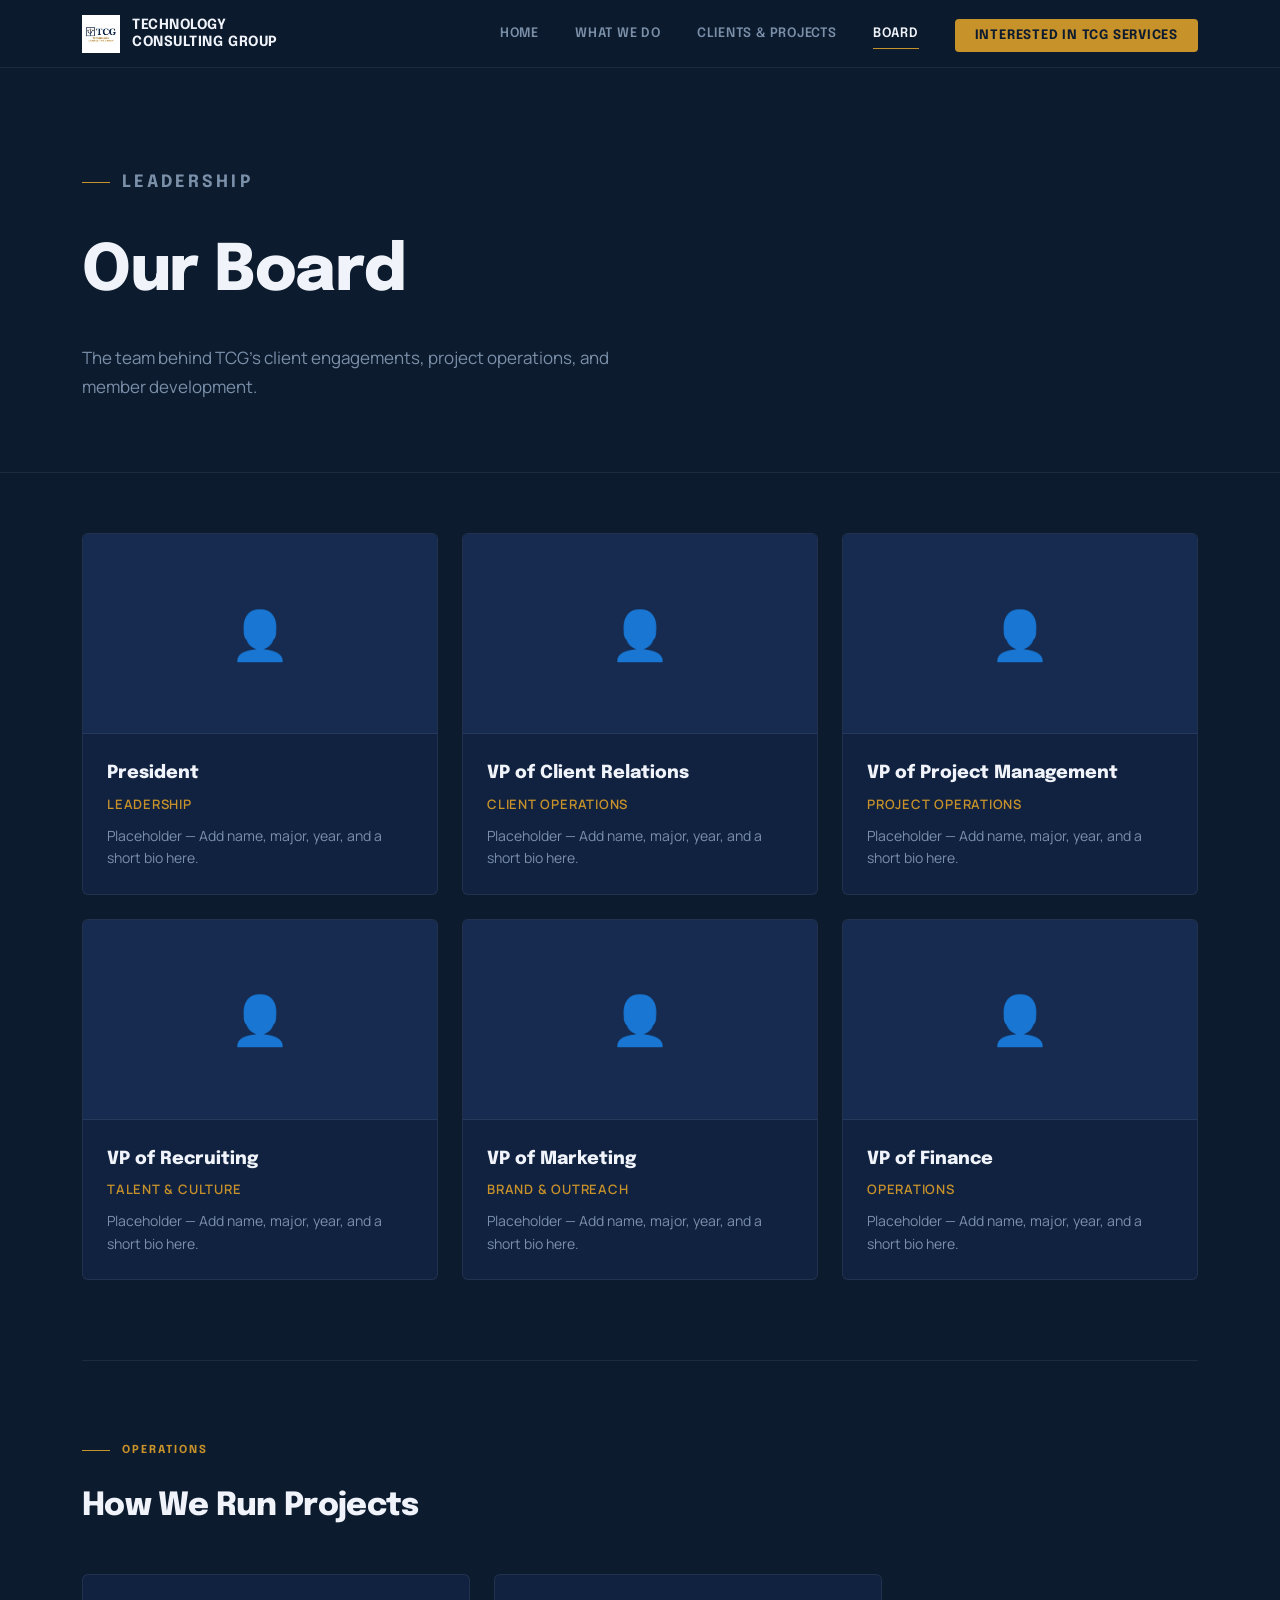
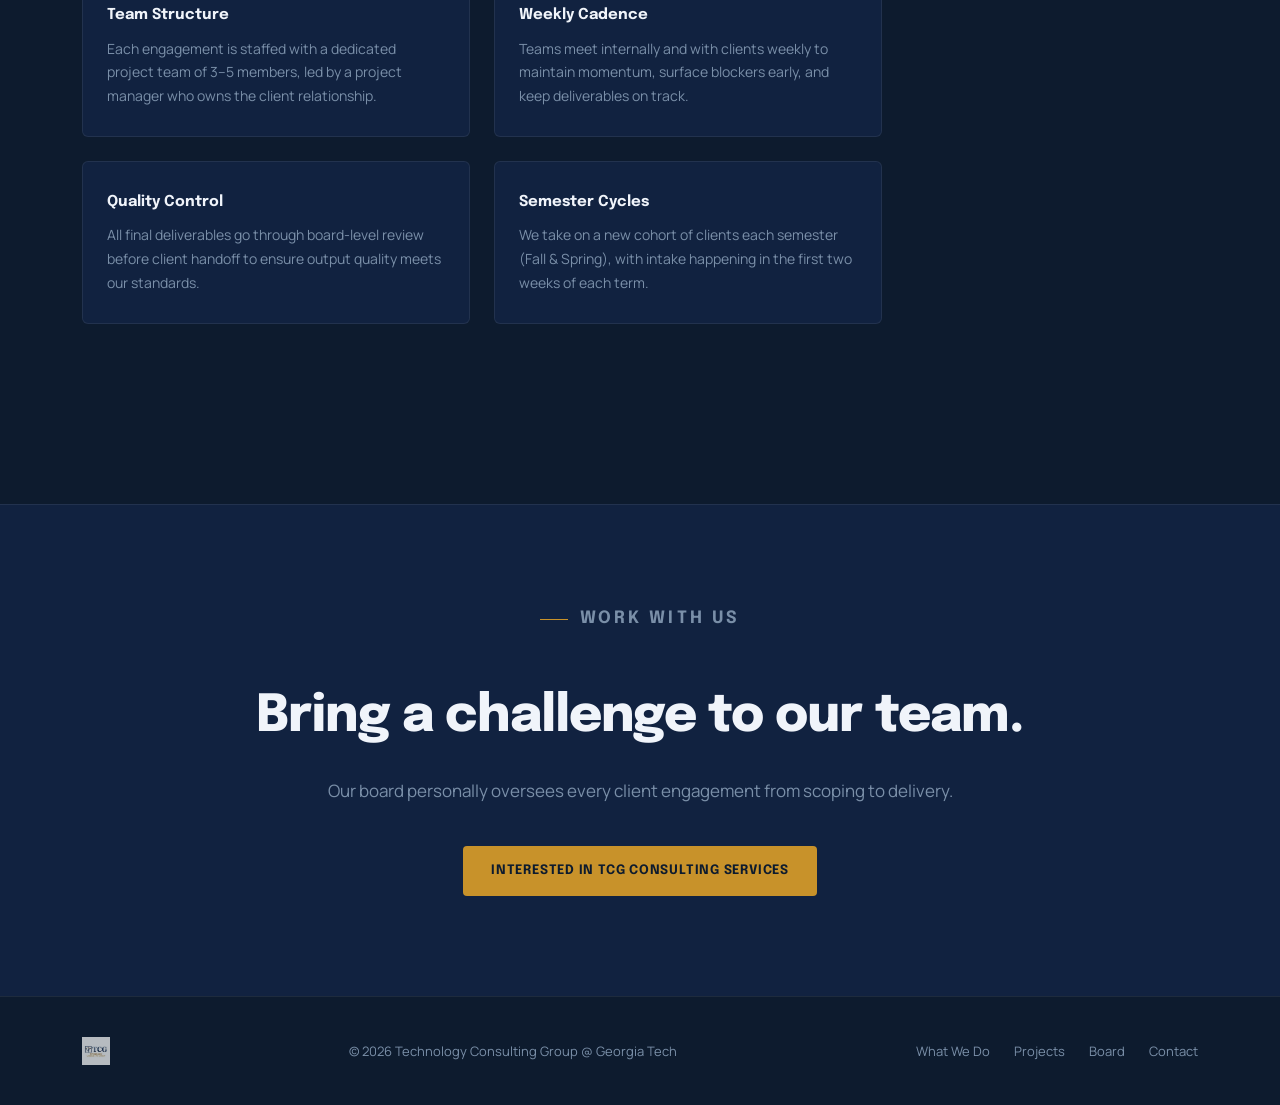
==== board.html @ 4b79dd76 "initial commit" ====
<!DOCTYPE html>
<html lang="en">
<head>
  <meta charset="UTF-8" />
  <meta name="viewport" content="width=device-width, initial-scale=1.0" />
  <title>Board — TCG</title>
  <meta name="description" content="Meet the TCG leadership team running projects and client relationships at Georgia Tech." />
  <link rel="stylesheet" href="css/styles.css" />
</head>
<body>

  <div class="page-content">

    <!-- ── Page Hero ──────────────────────────────────────────── -->
    <section class="page-hero">
      <div class="container">
        <p class="section-label">Leadership</p>
        <h1>Our Board</h1>
        <p>The team behind TCG's client engagements, project operations, and member development.</p>
      </div>
    </section>

    <!-- ── Board Grid ──────────────────────────────────────────── -->
    <section class="board-section">
      <div class="container">

        <div class="board-grid">

          <!-- Replace placeholder names/roles/bios with real board info -->

          <div class="board-card fade-up">
            <div class="board-card-img">👤</div>
            <div class="board-card-body">
              <div class="board-name">President</div>
              <div class="board-role">Leadership</div>
              <p class="board-bio">Placeholder — Add name, major, year, and a short bio here.</p>
            </div>
          </div>

          <div class="board-card fade-up">
            <div class="board-card-img">👤</div>
            <div class="board-card-body">
              <div class="board-name">VP of Client Relations</div>
              <div class="board-role">Client Operations</div>
              <p class="board-bio">Placeholder — Add name, major, year, and a short bio here.</p>
            </div>
          </div>

          <div class="board-card fade-up">
            <div class="board-card-img">👤</div>
            <div class="board-card-body">
              <div class="board-name">VP of Project Management</div>
              <div class="board-role">Project Operations</div>
              <p class="board-bio">Placeholder — Add name, major, year, and a short bio here.</p>
            </div>
          </div>

          <div class="board-card fade-up">
            <div class="board-card-img">👤</div>
            <div class="board-card-body">
              <div class="board-name">VP of Recruiting</div>
              <div class="board-role">Talent &amp; Culture</div>
              <p class="board-bio">Placeholder — Add name, major, year, and a short bio here.</p>
            </div>
          </div>

          <div class="board-card fade-up">
            <div class="board-card-img">👤</div>
            <div class="board-card-body">
              <div class="board-name">VP of Marketing</div>
              <div class="board-role">Brand &amp; Outreach</div>
              <p class="board-bio">Placeholder — Add name, major, year, and a short bio here.</p>
            </div>
          </div>

          <div class="board-card fade-up">
            <div class="board-card-img">👤</div>
            <div class="board-card-body">
              <div class="board-name">VP of Finance</div>
              <div class="board-role">Operations</div>
              <p class="board-bio">Placeholder — Add name, major, year, and a short bio here.</p>
            </div>
          </div>

        </div>

        <!-- ── How We Run Projects ─────────────────────────────── -->
        <div class="how-we-run">
          <p class="section-label">Operations</p>
          <h2>How We Run Projects</h2>
          <div class="run-grid">
            <div class="run-item fade-up">
              <h4>Team Structure</h4>
              <p>Each engagement is staffed with a dedicated project team of 3–5 members, led by a project manager who owns the client relationship.</p>
            </div>
            <div class="run-item fade-up">
              <h4>Weekly Cadence</h4>
              <p>Teams meet internally and with clients weekly to maintain momentum, surface blockers early, and keep deliverables on track.</p>
            </div>
            <div class="run-item fade-up">
              <h4>Quality Control</h4>
              <p>All final deliverables go through board-level review before client handoff to ensure output quality meets our standards.</p>
            </div>
            <div class="run-item fade-up">
              <h4>Semester Cycles</h4>
              <p>We take on a new cohort of clients each semester (Fall &amp; Spring), with intake happening in the first two weeks of each term.</p>
            </div>
          </div>
        </div>

      </div>
    </section>

    <!-- ── CTA Band ────────────────────────────────────────────── -->
    <section id="cta-band">
      <div class="container">
        <p class="section-label" style="justify-content:center;">Work With Us</p>
        <h2>Bring a challenge to our team.</h2>
        <p>Our board personally oversees every client engagement from scoping to delivery.</p>
        <div class="cta-actions">
          <a href="contact.html" class="btn btn-primary">Interested in TCG Consulting Services</a>
        </div>
      </div>
    </section>

  </div><!-- /.page-content -->

  <script src="js/components.js"></script>
  <script src="js/main.js"></script>
</body>
</html>
---- css/styles.css ----
/* ============================================================
   TCG — Technology Consulting Group @ Georgia Tech
   Global Stylesheet
   ============================================================ */

@import url('https://fonts.googleapis.com/css2?family=Epilogue:wght@400;600;700;800&family=Manrope:wght@400;500;600&display=swap');

:root {
  --bg:          #0D1B2E;
  --surface:     #112240;
  --surface-2:   #162B4F;
  --border:      rgba(255,255,255,0.07);
  --border-gold: rgba(200,146,42,0.35);
  --gold:        #C8922A;
  --gold-light:  #E0A840;
  --white:       #F0F4FA;
  --muted:       #7A8FA8;
  --text:        #D6E2F0;
  --font-display: 'Epilogue', sans-serif;
  --font-body:    'Manrope', sans-serif;
  --nav-h: 68px;
  --max-w: 1180px;
  --radius: 4px;
  --transition: 0.25s cubic-bezier(0.4,0,0.2,1);
}

*, *::before, *::after { box-sizing: border-box; margin: 0; padding: 0; }
html { scroll-behavior: smooth; }
body { background: var(--bg); color: var(--text); font-family: var(--font-body); font-size: 16px; line-height: 1.7; -webkit-font-smoothing: antialiased; }
img { display: block; max-width: 100%; }
a { color: inherit; text-decoration: none; }
button { cursor: pointer; font-family: var(--font-body); }

.container { max-width: var(--max-w); margin: 0 auto; padding: 0 32px; }
.visually-hidden { position: absolute; width: 1px; height: 1px; overflow: hidden; clip: rect(0,0,0,0); white-space: nowrap; }

.tag { display: inline-block; font-size: 11px; font-weight: 600; letter-spacing: 0.08em; text-transform: uppercase; padding: 4px 10px; border: 1px solid var(--border-gold); color: var(--gold); border-radius: 2px; }

.btn { display: inline-flex; align-items: center; gap: 8px; font-family: var(--font-display); font-weight: 700; font-size: 13px; letter-spacing: 0.06em; text-transform: uppercase; padding: 14px 28px; border-radius: var(--radius); transition: var(--transition); cursor: pointer; border: none; }
.btn-primary { background: var(--gold); color: #0D1B2E; }
.btn-primary:hover { background: var(--gold-light); transform: translateY(-1px); box-shadow: 0 0 0 4px rgba(200,146,42,0.15); }
.btn-outline { background: transparent; color: var(--text); border: 1px solid var(--border); }
.btn-outline:hover { border-color: var(--gold); color: var(--gold); }

.section-label { font-family: var(--font-display); font-size: 11px; font-weight: 700; letter-spacing: 0.18em; text-transform: uppercase; color: var(--gold); margin-bottom: 20px; display: flex; align-items: center; gap: 12px; }
.section-label::before { content: ''; display: block; width: 28px; height: 1px; background: var(--gold); }

/* NAV */
#navbar { position: fixed; top: 0; left: 0; right: 0; z-index: 100; height: var(--nav-h); display: flex; align-items: center; background: rgba(13,27,46,0.9); backdrop-filter: blur(16px); -webkit-backdrop-filter: blur(16px); border-bottom: 1px solid var(--border); transition: var(--transition); }
#navbar .container { display: flex; align-items: center; justify-content: space-between; width: 100%; }
.nav-logo { display: flex; align-items: center; }
.nav-links { display: flex; align-items: center; gap: 36px; list-style: none; }
.nav-links a { font-family: var(--font-display); font-size: 13px; font-weight: 600; letter-spacing: 0.06em; text-transform: uppercase; color: var(--muted); transition: color var(--transition); position: relative; }
.nav-links a::after { content: ''; display: block; height: 1px; background: var(--gold); transform: scaleX(0); transform-origin: left; transition: transform 0.25s ease; margin-top: 2px; }
.nav-links a:hover, .nav-links a.active { color: var(--white); }
.nav-links a:hover::after, .nav-links a.active::after { transform: scaleX(1); }
.nav-cta { background: var(--gold) !important; color: #0D1B2E !important; padding: 10px 20px; border-radius: var(--radius); font-weight: 700 !important; }
.nav-cta::after { display: none !important; }
.nav-cta:hover { background: var(--gold-light) !important; }

.hamburger { display: none; flex-direction: column; gap: 5px; background: none; border: none; padding: 4px; cursor: pointer; }
.hamburger span { display: block; width: 24px; height: 2px; background: var(--white); transition: var(--transition); }

.mobile-nav { display: none; position: fixed; top: var(--nav-h); left: 0; right: 0; background: rgba(13,27,46,0.98); backdrop-filter: blur(20px); border-bottom: 1px solid var(--border); z-index: 99; flex-direction: column; padding: 24px 32px; }
.mobile-nav.open { display: flex; }
.mobile-nav a { font-family: var(--font-display); font-size: 15px; font-weight: 600; letter-spacing: 0.06em; text-transform: uppercase; color: var(--muted); padding: 16px 0; border-bottom: 1px solid var(--border); transition: color var(--transition); }
.mobile-nav a:hover { color: var(--white); }
.mobile-nav .mobile-cta { margin-top: 16px; background: var(--gold); color: #0D1B2E; padding: 14px 24px; border-radius: var(--radius); text-align: center; border: none; }

.page-content { padding-top: var(--nav-h); }

/* HERO */
#hero { min-height: 92vh; display: flex; align-items: center; position: relative; overflow: hidden; padding: 100px 0 80px; }
.hero-grid { display: grid; grid-template-columns: 1fr 1fr; gap: 80px; align-items: center; }
.hero-eyebrow { font-family: var(--font-display); font-size: 11px; font-weight: 700; letter-spacing: 0.2em; text-transform: uppercase; color: var(--gold); margin-bottom: 24px; display: flex; align-items: center; gap: 12px; }
.hero-eyebrow::before { content: ''; width: 28px; height: 1px; background: var(--gold); }
.hero-headline { font-family: var(--font-display); font-size: clamp(42px, 5.5vw, 72px); font-weight: 800; line-height: 1.05; letter-spacing: -0.02em; color: var(--white); margin-bottom: 24px; }
.hero-headline em { font-style: normal; background: linear-gradient(90deg, var(--gold), var(--gold-light), var(--gold)); background-size: 200% auto; -webkit-background-clip: text; -webkit-text-fill-color: transparent; background-clip: text; animation: shimmer 3s linear infinite; }
.hero-sub { font-size: 17px; color: var(--muted); line-height: 1.75; max-width: 480px; margin-bottom: 40px; }
.hero-ctas { display: flex; gap: 16px; flex-wrap: wrap; }
.hero-right { display: grid; grid-template-columns: 1fr 1fr; gap: 16px; }
.hero-stat-card { background: var(--surface); border: 1px solid var(--border); border-radius: 6px; padding: 28px 24px; transition: border-color var(--transition); }
.hero-stat-card:hover { border-color: var(--border-gold); }
.hero-stat-card .stat-num { font-family: var(--font-display); font-size: 36px; font-weight: 800; color: var(--gold); line-height: 1; margin-bottom: 8px; }
.hero-stat-card .stat-label { font-size: 13px; color: var(--muted); line-height: 1.4; }
.hero-stat-card:first-child { grid-column: span 2; }
#hero::before { content: ''; position: absolute; inset: 0; background: radial-gradient(ellipse at 70% 50%, rgba(200,146,42,0.05) 0%, transparent 65%), radial-gradient(ellipse at 20% 80%, rgba(26,43,74,0.8) 0%, transparent 60%); pointer-events: none; }

/* IMPACT STRIP */
#impact-strip { border-top: 1px solid var(--border); border-bottom: 1px solid var(--border); padding: 48px 0; background: var(--surface); }
.impact-grid { display: grid; grid-template-columns: repeat(4, 1fr); }
.impact-item { padding: 0 32px; border-right: 1px solid var(--border); }
.impact-item:first-child { padding-left: 0; }
.impact-item:last-child { border-right: none; }
.impact-item .impact-icon { font-size: 20px; margin-bottom: 12px; }
.impact-item h4 { font-family: var(--font-display); font-size: 14px; font-weight: 700; color: var(--white); margin-bottom: 6px; }
.impact-item p { font-size: 13px; color: var(--muted); line-height: 1.5; }

/* CLIENT SCROLLER */
#client-scroller { padding: 100px 0; }
.scroller-header { margin-bottom: 48px; }
.scroller-header h2 { font-family: var(--font-display); font-size: clamp(32px, 4vw, 48px); font-weight: 800; color: var(--white); letter-spacing: -0.02em; margin-bottom: 12px; }
.scroller-header p { font-size: 16px; color: var(--muted); max-width: 480px; }
.scroll-track-wrapper { position: relative; overflow: hidden; }
.scroll-track { display: flex; gap: 20px; overflow-x: auto; scroll-snap-type: x mandatory; -webkit-overflow-scrolling: touch; padding-bottom: 16px; scrollbar-width: none; cursor: grab; }
.scroll-track:active { cursor: grabbing; }
.scroll-track::-webkit-scrollbar { display: none; }
.project-card { flex: 0 0 360px; scroll-snap-align: start; background: var(--surface); border: 1px solid var(--border); border-radius: 6px; padding: 36px 32px; transition: border-color var(--transition), transform var(--transition); position: relative; overflow: hidden; }
.project-card::before { content: ''; position: absolute; top: 0; left: 0; right: 0; height: 2px; background: linear-gradient(90deg, var(--gold), transparent); opacity: 0; transition: opacity var(--transition); }
.project-card:hover { border-color: var(--border-gold); transform: translateY(-4px); }
.project-card:hover::before { opacity: 1; }
.card-client { font-family: var(--font-display); font-size: 22px; font-weight: 800; color: var(--white); margin-bottom: 8px; }
.card-desc { font-size: 14px; color: var(--muted); margin-bottom: 20px; line-height: 1.6; }
.card-tags { display: flex; flex-wrap: wrap; gap: 6px; margin-bottom: 28px; }
.card-link { display: inline-flex; align-items: center; gap: 8px; font-family: var(--font-display); font-size: 12px; font-weight: 700; letter-spacing: 0.08em; text-transform: uppercase; color: var(--gold); transition: gap var(--transition); }
.card-link:hover { gap: 12px; }
.card-link::after { content: '→'; }
.scroll-nav { display: flex; gap: 12px; margin-top: 28px; justify-content: flex-end; }
.scroll-btn { width: 44px; height: 44px; border-radius: 50%; background: var(--surface-2); border: 1px solid var(--border); color: var(--text); font-size: 18px; display: flex; align-items: center; justify-content: center; transition: var(--transition); }
.scroll-btn:hover { border-color: var(--gold); color: var(--gold); }

/* FEATURED OUTCOMES */
#featured-outcomes { padding: 100px 0; background: var(--surface); border-top: 1px solid var(--border); }
#featured-outcomes h2 { font-family: var(--font-display); font-size: clamp(30px, 4vw, 44px); font-weight: 800; color: var(--white); letter-spacing: -0.02em; margin-bottom: 48px; }
.outcomes-grid { display: grid; grid-template-columns: repeat(3, 1fr); gap: 2px; background: var(--border); }
.outcome-block { background: var(--surface); padding: 40px 36px; transition: background var(--transition); }
.outcome-block:hover { background: var(--surface-2); }
.outcome-client { font-family: var(--font-display); font-size: 18px; font-weight: 800; color: var(--gold); margin-bottom: 16px; }
.outcome-details { list-style: none; display: flex; flex-direction: column; gap: 8px; }
.outcome-details li { font-size: 14px; color: var(--muted); padding-left: 16px; position: relative; line-height: 1.5; }
.outcome-details li::before { content: '—'; position: absolute; left: 0; color: var(--gold); font-size: 12px; }

/* HOW IT WORKS */
#how-it-works { padding: 100px 0; }
#how-it-works h2 { font-family: var(--font-display); font-size: clamp(30px, 4vw, 44px); font-weight: 800; color: var(--white); letter-spacing: -0.02em; margin-bottom: 60px; }
.steps-grid { display: grid; grid-template-columns: repeat(4, 1fr); gap: 40px; position: relative; }
.steps-grid::before { content: ''; position: absolute; top: 28px; left: 20px; right: 20px; height: 1px; background: linear-gradient(90deg, transparent, var(--border-gold), var(--border-gold), transparent); }
.step { position: relative; padding-top: 60px; }
.step-num { position: absolute; top: 0; width: 48px; height: 48px; border-radius: 50%; background: var(--surface-2); border: 1px solid var(--border-gold); display: flex; align-items: center; justify-content: center; font-family: var(--font-display); font-weight: 800; font-size: 14px; color: var(--gold); z-index: 1; }
.step h4 { font-family: var(--font-display); font-weight: 700; font-size: 16px; color: var(--white); margin-bottom: 8px; }
.step p { font-size: 14px; color: var(--muted); line-height: 1.6; }

/* CTA BAND */
#cta-band { padding: 100px 0; background: var(--surface); border-top: 1px solid var(--border); text-align: center; }
#cta-band h2 { font-family: var(--font-display); font-size: clamp(32px, 4vw, 56px); font-weight: 800; color: var(--white); letter-spacing: -0.02em; margin-bottom: 16px; }
#cta-band p { font-size: 17px; color: var(--muted); margin-bottom: 40px; }
.cta-actions { display: flex; gap: 16px; justify-content: center; flex-wrap: wrap; }

/* FOOTER */
footer { padding: 40px 0; border-top: 1px solid var(--border); }
.footer-inner { display: flex; align-items: center; justify-content: space-between; }
.footer-copy { font-size: 13px; color: var(--muted); }
.footer-links { display: flex; gap: 24px; list-style: none; }
.footer-links a { font-size: 13px; color: var(--muted); transition: color var(--transition); }
.footer-links a:hover { color: var(--white); }

/* PAGE HERO (inner pages) */
.page-hero { padding: 100px 0 70px; border-bottom: 1px solid var(--border); }
.page-hero h1 { font-family: var(--font-display); font-size: clamp(38px, 5vw, 64px); font-weight: 800; color: var(--white); letter-spacing: -0.02em; margin-bottom: 16px; max-width: 700px; }
.page-hero p { font-size: 17px; color: var(--muted); max-width: 560px; line-height: 1.75; }

/* WHAT WE DO */
.pillars-grid { display: grid; grid-template-columns: repeat(2, 1fr); gap: 2px; background: var(--border); margin: 60px 0; }
.pillar { background: var(--surface); padding: 44px 40px; }
.pillar-icon { font-size: 28px; margin-bottom: 16px; }
.pillar h3 { font-family: var(--font-display); font-size: 20px; font-weight: 800; color: var(--white); margin-bottom: 12px; }
.pillar p { font-size: 15px; color: var(--muted); line-height: 1.7; }
.who-section { padding: 80px 0; border-top: 1px solid var(--border); }
.who-section h2 { font-family: var(--font-display); font-size: 32px; font-weight: 800; color: var(--white); margin-bottom: 40px; letter-spacing: -0.02em; }
.who-grid { display: grid; grid-template-columns: repeat(3, 1fr); gap: 20px; }
.who-card { background: var(--surface); border: 1px solid var(--border); border-radius: 6px; padding: 28px 24px; }
.who-card h4 { font-family: var(--font-display); font-weight: 700; font-size: 16px; color: var(--white); margin-bottom: 8px; }
.who-card p { font-size: 14px; color: var(--muted); }
.process-section { padding: 80px 0; border-top: 1px solid var(--border); }
.process-section h2 { font-family: var(--font-display); font-size: 32px; font-weight: 800; color: var(--white); margin-bottom: 40px; letter-spacing: -0.02em; }
.process-list { display: flex; flex-direction: column; max-width: 720px; }
.process-item { display: grid; grid-template-columns: 100px 1fr; gap: 24px; padding: 28px 0; border-bottom: 1px solid var(--border); align-items: start; }
.process-item:last-child { border-bottom: none; }
.process-step-label { font-family: var(--font-display); font-weight: 700; font-size: 11px; letter-spacing: 0.12em; text-transform: uppercase; color: var(--gold); padding-top: 4px; }
.process-item h4 { font-family: var(--font-display); font-weight: 700; font-size: 16px; color: var(--white); margin-bottom: 6px; }
.process-item p { font-size: 14px; color: var(--muted); }

/* CLIENTS & PROJECTS */
.projects-section { padding: 60px 0 100px; }
.project-tabs { display: flex; border-bottom: 1px solid var(--border); margin-bottom: 56px; overflow-x: auto; scrollbar-width: none; }
.project-tabs::-webkit-scrollbar { display: none; }
.tab-btn { font-family: var(--font-display); font-size: 13px; font-weight: 700; letter-spacing: 0.06em; text-transform: uppercase; color: var(--muted); background: none; border: none; border-bottom: 2px solid transparent; padding: 16px 28px; transition: var(--transition); white-space: nowrap; cursor: pointer; margin-bottom: -1px; }
.tab-btn:hover { color: var(--white); }
.tab-btn.active { color: var(--gold); border-bottom-color: var(--gold); }
.tab-panel { display: none; }
.tab-panel.active { display: block; }
.project-detail { display: grid; grid-template-columns: 1fr 1fr; gap: 80px; align-items: start; }
.project-detail-left h2 { font-family: var(--font-display); font-size: 40px; font-weight: 800; color: var(--white); letter-spacing: -0.02em; margin-bottom: 12px; }
.project-detail-left .project-overview { font-size: 16px; color: var(--muted); line-height: 1.75; margin-bottom: 28px; }
.detail-tags { margin-bottom: 32px; display: flex; gap: 8px; flex-wrap: wrap; }
.detail-links { display: flex; gap: 12px; flex-wrap: wrap; }
.project-detail-right h3 { font-family: var(--font-display); font-weight: 700; font-size: 13px; letter-spacing: 0.12em; text-transform: uppercase; color: var(--gold); margin-bottom: 16px; }
.work-list { list-style: none; margin-bottom: 36px; }
.work-list li { font-size: 15px; color: var(--text); padding: 12px 0 12px 20px; border-bottom: 1px solid var(--border); position: relative; line-height: 1.5; }
.work-list li::before { content: ''; position: absolute; left: 0; top: 22px; width: 8px; height: 1px; background: var(--gold); }
.deliverables-box { background: var(--surface-2); border: 1px solid var(--border); border-radius: 6px; padding: 24px; }
.deliverables-box h4 { font-family: var(--font-display); font-size: 11px; font-weight: 700; letter-spacing: 0.12em; text-transform: uppercase; color: var(--muted); margin-bottom: 12px; }
.deliverables-box ul { list-style: none; display: flex; flex-direction: column; gap: 8px; }
.deliverables-box li { font-size: 14px; color: var(--text); display: flex; align-items: center; gap: 10px; }
.deliverables-box li::before { content: '✓'; color: var(--gold); font-size: 12px; }

/* BOARD */
.board-section { padding: 60px 0 100px; }
.board-grid { display: grid; grid-template-columns: repeat(3, 1fr); gap: 24px; margin-bottom: 80px; }
.board-card { background: var(--surface); border: 1px solid var(--border); border-radius: 6px; overflow: hidden; transition: border-color var(--transition); }
.board-card:hover { border-color: var(--border-gold); }
.board-card-img { width: 100%; height: 200px; background: var(--surface-2); display: flex; align-items: center; justify-content: center; font-size: 48px; border-bottom: 1px solid var(--border); }
.board-card-body { padding: 24px; }
.board-name { font-family: var(--font-display); font-weight: 800; font-size: 18px; color: var(--white); margin-bottom: 4px; }
.board-role { font-size: 13px; color: var(--gold); font-weight: 600; margin-bottom: 10px; text-transform: uppercase; letter-spacing: 0.06em; }
.board-bio { font-size: 14px; color: var(--muted); line-height: 1.6; }
.how-we-run { padding: 80px 0; border-top: 1px solid var(--border); }
.how-we-run h2 { font-family: var(--font-display); font-size: 32px; font-weight: 800; color: var(--white); margin-bottom: 40px; letter-spacing: -0.02em; }
.run-grid { display: grid; grid-template-columns: repeat(2, 1fr); gap: 24px; max-width: 800px; }
.run-item { background: var(--surface); border: 1px solid var(--border); border-radius: 6px; padding: 28px 24px; }
.run-item h4 { font-family: var(--font-display); font-weight: 700; font-size: 15px; color: var(--white); margin-bottom: 8px; }
.run-item p { font-size: 14px; color: var(--muted); }

/* CONTACT */
.contact-section { padding: 60px 0 100px; }
.contact-grid { display: grid; grid-template-columns: 1fr 1.2fr; gap: 80px; align-items: start; }
.contact-left h2 { font-family: var(--font-display); font-size: 32px; font-weight: 800; color: var(--white); letter-spacing: -0.02em; margin-bottom: 16px; }
.contact-left p { font-size: 15px; color: var(--muted); line-height: 1.75; margin-bottom: 32px; }
.next-steps { display: flex; flex-direction: column; gap: 16px; }
.next-step { display: flex; gap: 16px; align-items: flex-start; }
.next-step-num { flex-shrink: 0; width: 32px; height: 32px; border-radius: 50%; background: transparent; border: 1px solid var(--border-gold); color: var(--gold); font-family: var(--font-display); font-size: 13px; font-weight: 700; display: flex; align-items: center; justify-content: center; }
.next-step-text h5 { font-family: var(--font-display); font-weight: 700; font-size: 14px; color: var(--white); margin-bottom: 4px; }
.next-step-text p { font-size: 13px; color: var(--muted); }
.contact-form { background: var(--surface); border: 1px solid var(--border); border-radius: 8px; padding: 44px; }
.form-row { margin-bottom: 24px; }
.form-row label { display: block; font-family: var(--font-display); font-size: 11px; font-weight: 700; letter-spacing: 0.12em; text-transform: uppercase; color: var(--muted); margin-bottom: 8px; }
.form-row input, .form-row textarea, .form-row select { width: 100%; background: var(--surface-2); border: 1px solid var(--border); border-radius: var(--radius); color: var(--text); font-family: var(--font-body); font-size: 15px; padding: 14px 16px; transition: border-color var(--transition); outline: none; appearance: none; }
.form-row input:focus, .form-row textarea:focus, .form-row select:focus { border-color: var(--gold); }
.form-row textarea { resize: vertical; min-height: 120px; }
.form-two-col { display: grid; grid-template-columns: 1fr 1fr; gap: 16px; }
.form-submit { width: 100%; margin-top: 8px; justify-content: center; }
.form-note { font-size: 13px; color: var(--muted); text-align: center; margin-top: 12px; }

/* ANIMATIONS */
@keyframes fadeUp { from { opacity: 0; transform: translateY(24px); } to { opacity: 1; transform: translateY(0); } }
@keyframes slideInLeft { from { opacity: 0; transform: translateX(-32px); } to { opacity: 1; transform: translateX(0); } }
@keyframes slideInRight { from { opacity: 0; transform: translateX(32px); } to { opacity: 1; transform: translateX(0); } }
@keyframes scaleIn { from { opacity: 0; transform: scale(0.94); } to { opacity: 1; transform: scale(1); } }
@keyframes shimmer { 0% { background-position: -200% center; } 100% { background-position: 200% center; } }

.hero-left  { animation: slideInLeft  0.7s cubic-bezier(0.4,0,0.2,1) both; }
.hero-right { animation: slideInRight 0.7s cubic-bezier(0.4,0,0.2,1) 0.15s both; }
.hero-stat-card { animation: scaleIn 0.5s cubic-bezier(0.4,0,0.2,1) both; }
.hero-stat-card:nth-child(1) { animation-delay: 0.3s; }
.hero-stat-card:nth-child(2) { animation-delay: 0.45s; }
.hero-stat-card:nth-child(3) { animation-delay: 0.6s; }

.fade-up { opacity: 0; }
.fade-up.visible { animation: fadeUp 0.6s cubic-bezier(0.4,0,0.2,1) forwards; }
.fade-up:nth-child(1) { animation-delay: 0s; }
.fade-up:nth-child(2) { animation-delay: 0.1s; }
.fade-up:nth-child(3) { animation-delay: 0.2s; }
.fade-up:nth-child(4) { animation-delay: 0.3s; }

/* RESPONSIVE */
@media (max-width: 900px) {
  .hero-grid { grid-template-columns: 1fr; gap: 48px; }
  .hero-left, .hero-right { animation: none; opacity: 1; }
  .hero-right { grid-template-columns: 1fr 1fr; }
  .hero-stat-card:first-child { grid-column: span 2; }
  .impact-grid { grid-template-columns: repeat(2, 1fr); gap: 24px; }
  .impact-item { border-right: none; padding: 0; }
  .outcomes-grid { grid-template-columns: 1fr; }
  .steps-grid { grid-template-columns: repeat(2, 1fr); }
  .steps-grid::before { display: none; }
  .pillars-grid { grid-template-columns: 1fr; }
  .who-grid { grid-template-columns: 1fr 1fr; }
  .project-detail { grid-template-columns: 1fr; gap: 40px; }
  .board-grid { grid-template-columns: repeat(2, 1fr); }
  .contact-grid { grid-template-columns: 1fr; gap: 48px; }
  .form-two-col { grid-template-columns: 1fr; }
  .run-grid { grid-template-columns: 1fr; }
  .nav-links { display: none; }
  .hamburger { display: flex; }
}
@media (max-width: 600px) {
  .container { padding: 0 20px; }
  .hero-right { grid-template-columns: 1fr; }
  .hero-stat-card:first-child { grid-column: span 1; }
  .impact-grid { grid-template-columns: 1fr; }
  .steps-grid { grid-template-columns: 1fr; }
  .who-grid { grid-template-columns: 1fr; }
  .board-grid { grid-template-columns: 1fr; }
  .project-card { flex: 0 0 280px; }
  .contact-form { padding: 28px 24px; }
}
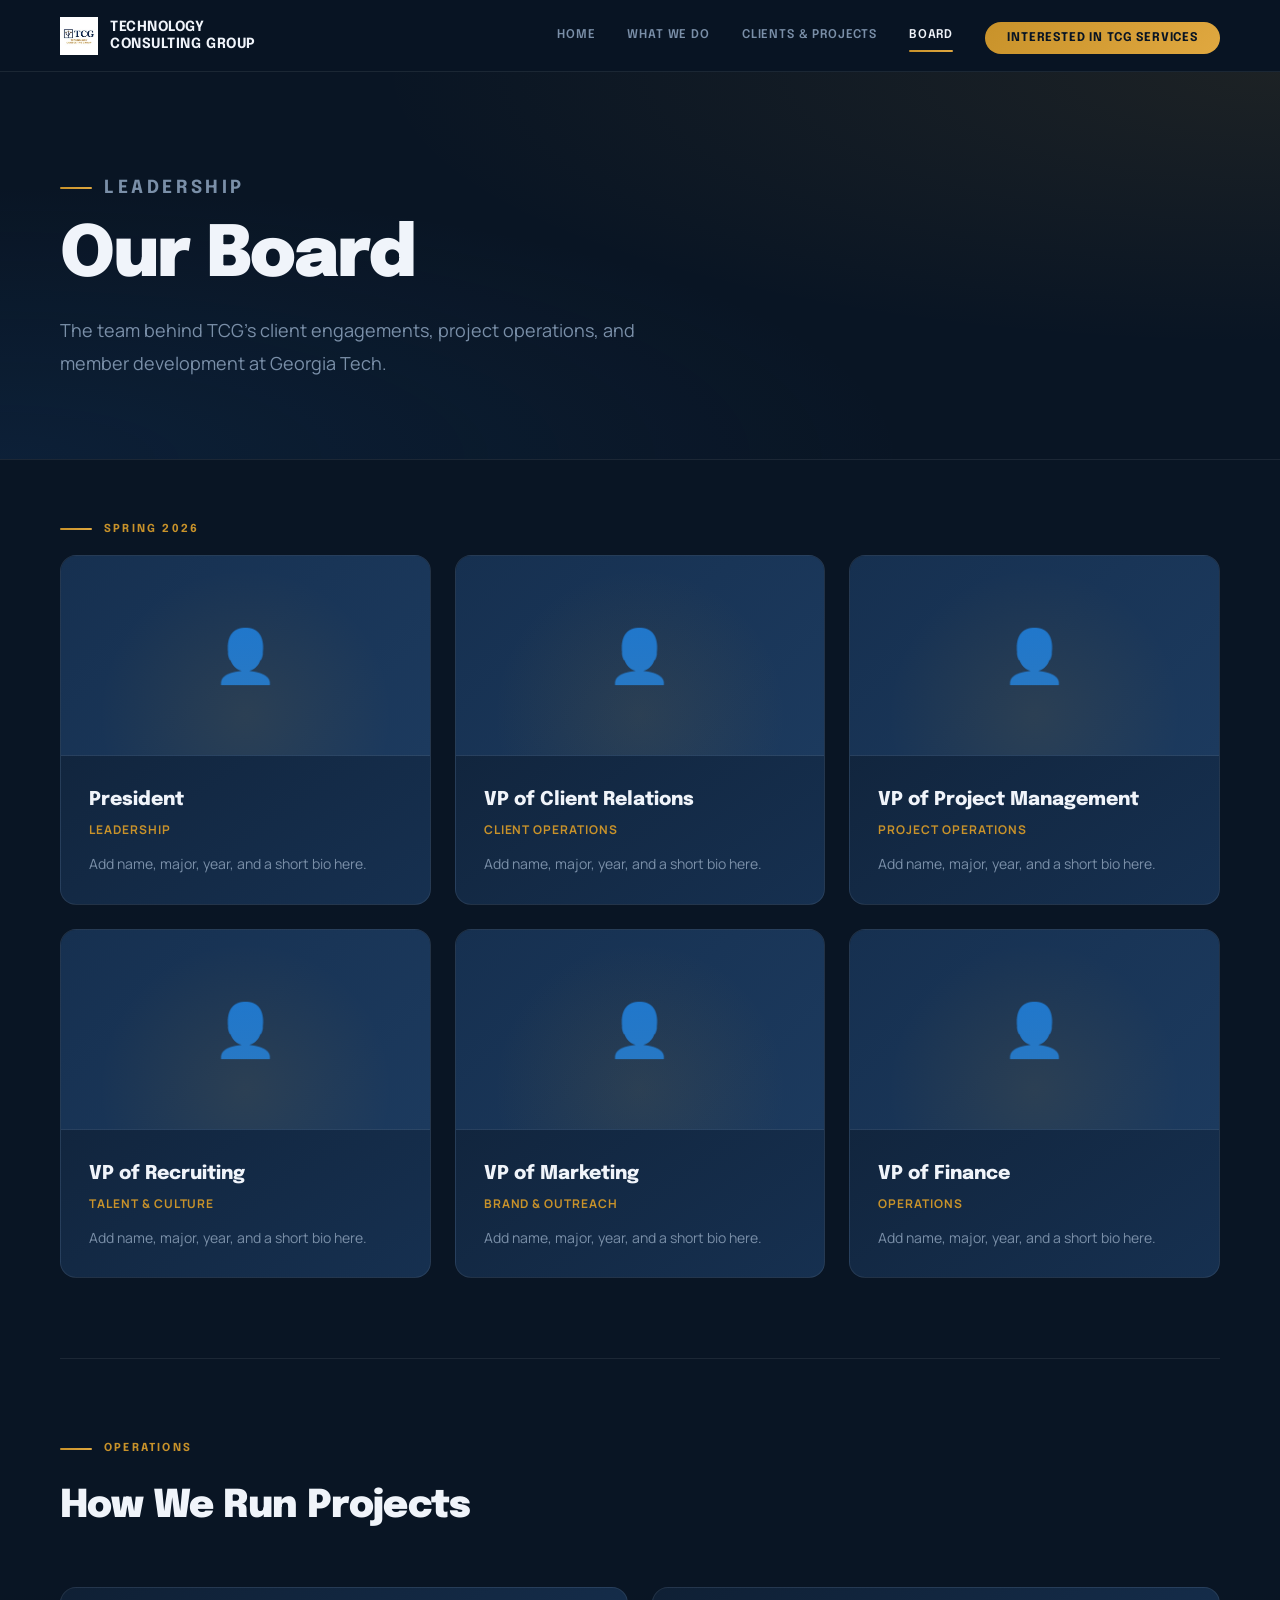
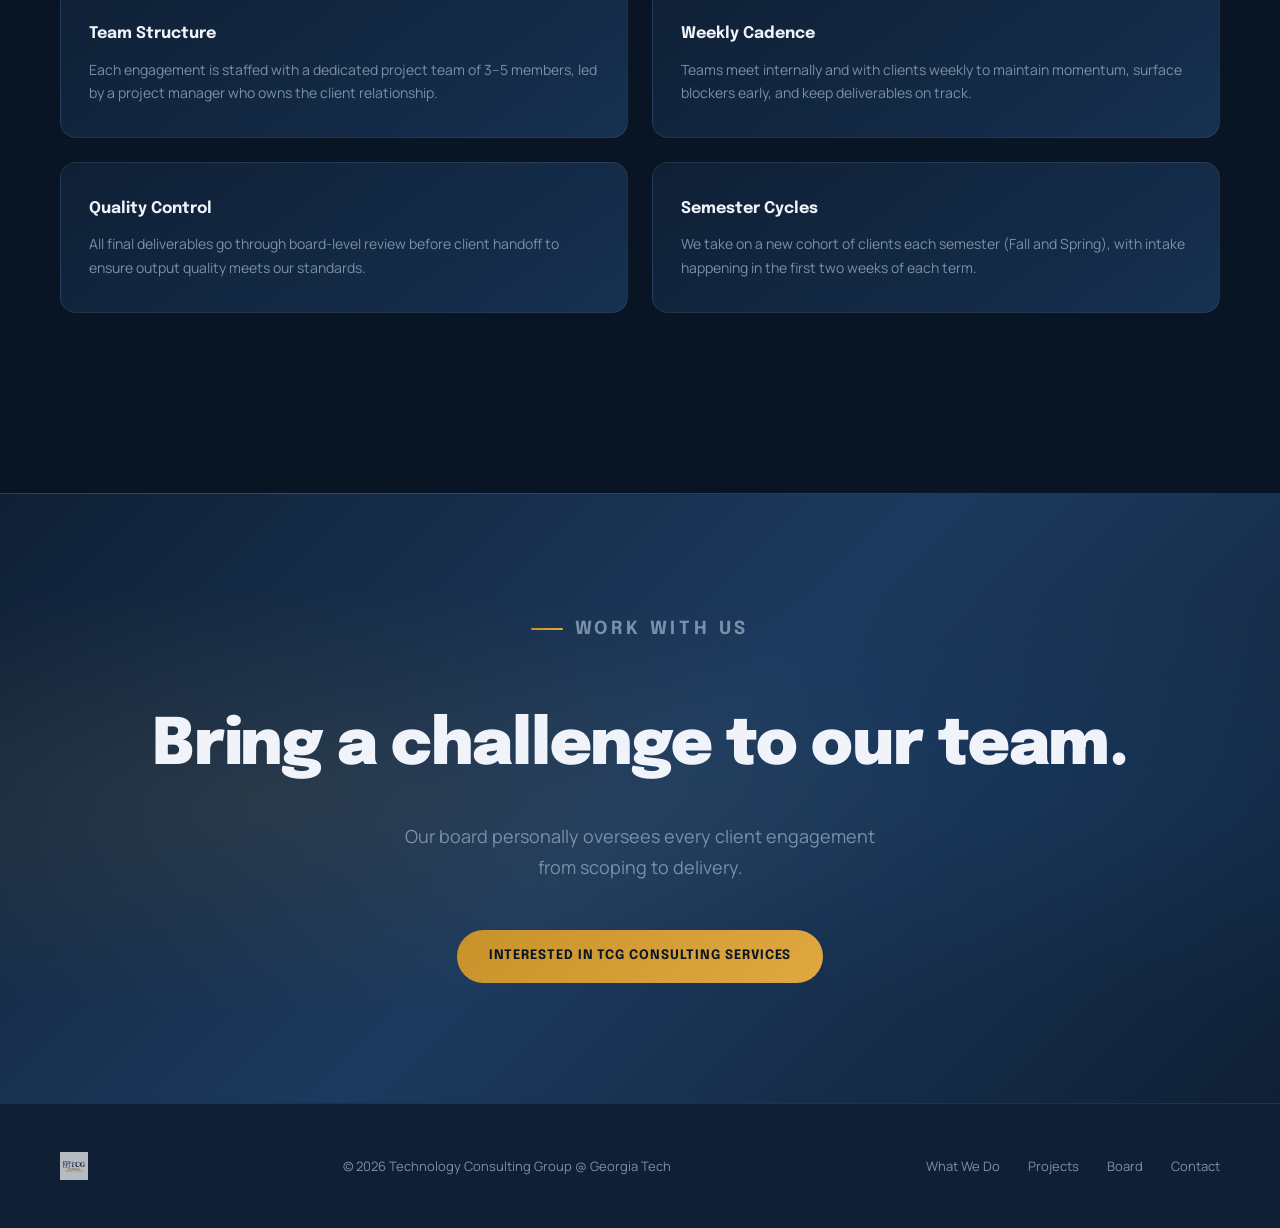
==== commit 86313b96: "updated layout and color scheme" ====
--- a/board.html
+++ b/board.html
@@ -4,87 +4,74 @@
   <meta charset="UTF-8" />
   <meta name="viewport" content="width=device-width, initial-scale=1.0" />
   <title>Board — TCG</title>
-  <meta name="description" content="Meet the TCG leadership team running projects and client relationships at Georgia Tech." />
   <link rel="stylesheet" href="css/styles.css" />
 </head>
 <body>
-
   <div class="page-content">
 
-    <!-- ── Page Hero ──────────────────────────────────────────── -->
     <section class="page-hero">
       <div class="container">
         <p class="section-label">Leadership</p>
         <h1>Our Board</h1>
-        <p>The team behind TCG's client engagements, project operations, and member development.</p>
+        <p>The team behind TCG's client engagements, project operations, and member development at Georgia Tech.</p>
       </div>
     </section>
 
-    <!-- ── Board Grid ──────────────────────────────────────────── -->
     <section class="board-section">
       <div class="container">
 
+        <p class="section-label">Spring 2026</p>
         <div class="board-grid">
-
-          <!-- Replace placeholder names/roles/bios with real board info -->
-
           <div class="board-card fade-up">
             <div class="board-card-img">👤</div>
             <div class="board-card-body">
               <div class="board-name">President</div>
               <div class="board-role">Leadership</div>
-              <p class="board-bio">Placeholder — Add name, major, year, and a short bio here.</p>
+              <p class="board-bio">Add name, major, year, and a short bio here.</p>
             </div>
           </div>
-
           <div class="board-card fade-up">
             <div class="board-card-img">👤</div>
             <div class="board-card-body">
               <div class="board-name">VP of Client Relations</div>
               <div class="board-role">Client Operations</div>
-              <p class="board-bio">Placeholder — Add name, major, year, and a short bio here.</p>
+              <p class="board-bio">Add name, major, year, and a short bio here.</p>
             </div>
           </div>
-
           <div class="board-card fade-up">
             <div class="board-card-img">👤</div>
             <div class="board-card-body">
               <div class="board-name">VP of Project Management</div>
               <div class="board-role">Project Operations</div>
-              <p class="board-bio">Placeholder — Add name, major, year, and a short bio here.</p>
+              <p class="board-bio">Add name, major, year, and a short bio here.</p>
             </div>
           </div>
-
           <div class="board-card fade-up">
             <div class="board-card-img">👤</div>
             <div class="board-card-body">
               <div class="board-name">VP of Recruiting</div>
               <div class="board-role">Talent &amp; Culture</div>
-              <p class="board-bio">Placeholder — Add name, major, year, and a short bio here.</p>
+              <p class="board-bio">Add name, major, year, and a short bio here.</p>
             </div>
           </div>
-
           <div class="board-card fade-up">
             <div class="board-card-img">👤</div>
             <div class="board-card-body">
               <div class="board-name">VP of Marketing</div>
               <div class="board-role">Brand &amp; Outreach</div>
-              <p class="board-bio">Placeholder — Add name, major, year, and a short bio here.</p>
+              <p class="board-bio">Add name, major, year, and a short bio here.</p>
             </div>
           </div>
-
           <div class="board-card fade-up">
             <div class="board-card-img">👤</div>
             <div class="board-card-body">
               <div class="board-name">VP of Finance</div>
               <div class="board-role">Operations</div>
-              <p class="board-bio">Placeholder — Add name, major, year, and a short bio here.</p>
+              <p class="board-bio">Add name, major, year, and a short bio here.</p>
             </div>
           </div>
-
         </div>
 
-        <!-- ── How We Run Projects ─────────────────────────────── -->
         <div class="how-we-run">
           <p class="section-label">Operations</p>
           <h2>How We Run Projects</h2>
@@ -103,7 +90,7 @@
             </div>
             <div class="run-item fade-up">
               <h4>Semester Cycles</h4>
-              <p>We take on a new cohort of clients each semester (Fall &amp; Spring), with intake happening in the first two weeks of each term.</p>
+              <p>We take on a new cohort of clients each semester (Fall and Spring), with intake happening in the first two weeks of each term.</p>
             </div>
           </div>
         </div>
@@ -111,7 +98,6 @@
       </div>
     </section>
 
-    <!-- ── CTA Band ────────────────────────────────────────────── -->
     <section id="cta-band">
       <div class="container">
         <p class="section-label" style="justify-content:center;">Work With Us</p>
@@ -123,8 +109,7 @@
       </div>
     </section>
 
-  </div><!-- /.page-content -->
-
+  </div>
   <script src="js/components.js"></script>
   <script src="js/main.js"></script>
 </body>
--- a/css/styles.css
+++ b/css/styles.css
@@ -1,26 +1,29 @@
 /* ============================================================
    TCG — Technology Consulting Group @ Georgia Tech
-   Global Stylesheet
+   Global Stylesheet — Rich Layout Update
    ============================================================ */
 
-@import url('https://fonts.googleapis.com/css2?family=Epilogue:wght@400;600;700;800&family=Manrope:wght@400;500;600&display=swap');
+@import url('https://fonts.googleapis.com/css2?family=Epilogue:wght@400;600;700;800;900&family=Manrope:wght@400;500;600&display=swap');
 
 :root {
-  --bg:          #0D1B2E;
-  --surface:     #112240;
-  --surface-2:   #162B4F;
-  --border:      rgba(255,255,255,0.07);
-  --border-gold: rgba(200,146,42,0.35);
+  --bg:          #091524;
+  --surface:     #0F2035;
+  --surface-2:   #163050;
+  --surface-3:   #1C3A5E;
+  --border:      rgba(255,255,255,0.08);
+  --border-gold: rgba(200,146,42,0.4);
   --gold:        #C8922A;
   --gold-light:  #E0A840;
+  --gold-dim:    rgba(200,146,42,0.12);
   --white:       #F0F4FA;
   --muted:       #7A8FA8;
   --text:        #D6E2F0;
+  --accent-blue: #1E5FA8;
   --font-display: 'Epilogue', sans-serif;
   --font-body:    'Manrope', sans-serif;
-  --nav-h: 68px;
-  --max-w: 1180px;
-  --radius: 4px;
+  --nav-h: 72px;
+  --max-w: 1240px;
+  --radius: 6px;
   --transition: 0.25s cubic-bezier(0.4,0,0.2,1);
 }
 
@@ -31,266 +34,466 @@
 a { color: inherit; text-decoration: none; }
 button { cursor: pointer; font-family: var(--font-body); }
 
-.container { max-width: var(--max-w); margin: 0 auto; padding: 0 32px; }
+.container { max-width: var(--max-w); margin: 0 auto; padding: 0 40px; }
 .visually-hidden { position: absolute; width: 1px; height: 1px; overflow: hidden; clip: rect(0,0,0,0); white-space: nowrap; }
 
-.tag { display: inline-block; font-size: 11px; font-weight: 600; letter-spacing: 0.08em; text-transform: uppercase; padding: 4px 10px; border: 1px solid var(--border-gold); color: var(--gold); border-radius: 2px; }
-
-.btn { display: inline-flex; align-items: center; gap: 8px; font-family: var(--font-display); font-weight: 700; font-size: 13px; letter-spacing: 0.06em; text-transform: uppercase; padding: 14px 28px; border-radius: var(--radius); transition: var(--transition); cursor: pointer; border: none; }
-.btn-primary { background: var(--gold); color: #0D1B2E; }
-.btn-primary:hover { background: var(--gold-light); transform: translateY(-1px); box-shadow: 0 0 0 4px rgba(200,146,42,0.15); }
-.btn-outline { background: transparent; color: var(--text); border: 1px solid var(--border); }
-.btn-outline:hover { border-color: var(--gold); color: var(--gold); }
-
-.section-label { font-family: var(--font-display); font-size: 11px; font-weight: 700; letter-spacing: 0.18em; text-transform: uppercase; color: var(--gold); margin-bottom: 20px; display: flex; align-items: center; gap: 12px; }
-.section-label::before { content: ''; display: block; width: 28px; height: 1px; background: var(--gold); }
-
-/* NAV */
-#navbar { position: fixed; top: 0; left: 0; right: 0; z-index: 100; height: var(--nav-h); display: flex; align-items: center; background: rgba(13,27,46,0.9); backdrop-filter: blur(16px); -webkit-backdrop-filter: blur(16px); border-bottom: 1px solid var(--border); transition: var(--transition); }
+.tag { display: inline-block; font-size: 11px; font-weight: 700; letter-spacing: 0.1em; text-transform: uppercase; padding: 5px 12px; border: 1px solid var(--border-gold); color: var(--gold); border-radius: 20px; background: var(--gold-dim); }
+
+.btn { display: inline-flex; align-items: center; gap: 8px; font-family: var(--font-display); font-weight: 700; font-size: 13px; letter-spacing: 0.07em; text-transform: uppercase; padding: 15px 32px; border-radius: 40px; transition: var(--transition); cursor: pointer; border: none; }
+.btn-primary { background: linear-gradient(135deg, var(--gold), var(--gold-light)); color: #091524; }
+.btn-primary:hover { transform: translateY(-2px); box-shadow: 0 8px 24px rgba(200,146,42,0.35); }
+.btn-outline { background: transparent; color: var(--text); border: 1px solid rgba(255,255,255,0.2); }
+.btn-outline:hover { border-color: var(--gold); color: var(--gold); background: var(--gold-dim); }
+
+.section-label { font-family: var(--font-display); font-size: 11px; font-weight: 700; letter-spacing: 0.2em; text-transform: uppercase; color: var(--gold); margin-bottom: 16px; display: flex; align-items: center; gap: 12px; }
+.section-label::before { content: ''; display: block; width: 32px; height: 2px; background: linear-gradient(90deg, var(--gold), var(--gold-light)); border-radius: 2px; }
+
+/* ── DIVIDER ─────────────────────────────────────────────── */
+.section-divider {
+  width: 100%;
+  height: 1px;
+  background: linear-gradient(90deg, transparent, var(--border-gold), transparent);
+  margin: 0;
+}
+.section-divider-thick {
+  width: 100%;
+  padding: 48px 0;
+  display: flex;
+  align-items: center;
+  justify-content: center;
+  gap: 16px;
+  color: var(--muted);
+  font-size: 20px;
+  letter-spacing: 0.3em;
+}
+.section-divider-thick::before,
+.section-divider-thick::after { content: ''; flex: 1; height: 1px; background: linear-gradient(90deg, transparent, var(--border-gold)); }
+.section-divider-thick::after { background: linear-gradient(270deg, transparent, var(--border-gold)); }
+
+/* ── NAV ─────────────────────────────────────────────────── */
+#navbar { position: fixed; top: 0; left: 0; right: 0; z-index: 100; height: var(--nav-h); display: flex; align-items: center; background: rgba(9,21,36,0.92); backdrop-filter: blur(20px); -webkit-backdrop-filter: blur(20px); border-bottom: 1px solid var(--border); }
 #navbar .container { display: flex; align-items: center; justify-content: space-between; width: 100%; }
-.nav-logo { display: flex; align-items: center; }
-.nav-links { display: flex; align-items: center; gap: 36px; list-style: none; }
-.nav-links a { font-family: var(--font-display); font-size: 13px; font-weight: 600; letter-spacing: 0.06em; text-transform: uppercase; color: var(--muted); transition: color var(--transition); position: relative; }
-.nav-links a::after { content: ''; display: block; height: 1px; background: var(--gold); transform: scaleX(0); transform-origin: left; transition: transform 0.25s ease; margin-top: 2px; }
+.nav-logo { display: flex; align-items: center; gap: 12px; }
+.nav-logo-text { font-family: var(--font-display); font-weight: 700; font-size: 13px; letter-spacing: 0.05em; text-transform: uppercase; color: var(--white); line-height: 1.25; }
+.nav-links { display: flex; align-items: center; gap: 32px; list-style: none; }
+.nav-links a { font-family: var(--font-display); font-size: 12px; font-weight: 600; letter-spacing: 0.07em; text-transform: uppercase; color: var(--muted); transition: color var(--transition); position: relative; }
+.nav-links a::after { content: ''; display: block; height: 2px; background: linear-gradient(90deg, var(--gold), var(--gold-light)); border-radius: 2px; transform: scaleX(0); transform-origin: left; transition: transform 0.25s ease; margin-top: 3px; }
 .nav-links a:hover, .nav-links a.active { color: var(--white); }
 .nav-links a:hover::after, .nav-links a.active::after { transform: scaleX(1); }
-.nav-cta { background: var(--gold) !important; color: #0D1B2E !important; padding: 10px 20px; border-radius: var(--radius); font-weight: 700 !important; }
+.nav-cta { background: linear-gradient(135deg, var(--gold), var(--gold-light)) !important; color: #091524 !important; padding: 10px 22px; border-radius: 40px; font-weight: 700 !important; font-size: 12px !important; }
 .nav-cta::after { display: none !important; }
-.nav-cta:hover { background: var(--gold-light) !important; }
+.nav-cta:hover { box-shadow: 0 4px 16px rgba(200,146,42,0.4) !important; transform: translateY(-1px); }
 
 .hamburger { display: none; flex-direction: column; gap: 5px; background: none; border: none; padding: 4px; cursor: pointer; }
 .hamburger span { display: block; width: 24px; height: 2px; background: var(--white); transition: var(--transition); }
-
-.mobile-nav { display: none; position: fixed; top: var(--nav-h); left: 0; right: 0; background: rgba(13,27,46,0.98); backdrop-filter: blur(20px); border-bottom: 1px solid var(--border); z-index: 99; flex-direction: column; padding: 24px 32px; }
+.mobile-nav { display: none; position: fixed; top: var(--nav-h); left: 0; right: 0; background: rgba(9,21,36,0.98); backdrop-filter: blur(20px); border-bottom: 1px solid var(--border); z-index: 99; flex-direction: column; padding: 24px 40px; }
 .mobile-nav.open { display: flex; }
 .mobile-nav a { font-family: var(--font-display); font-size: 15px; font-weight: 600; letter-spacing: 0.06em; text-transform: uppercase; color: var(--muted); padding: 16px 0; border-bottom: 1px solid var(--border); transition: color var(--transition); }
 .mobile-nav a:hover { color: var(--white); }
-.mobile-nav .mobile-cta { margin-top: 16px; background: var(--gold); color: #0D1B2E; padding: 14px 24px; border-radius: var(--radius); text-align: center; border: none; }
+.mobile-nav .mobile-cta { margin-top: 16px; background: linear-gradient(135deg, var(--gold), var(--gold-light)); color: #091524; padding: 14px 24px; border-radius: 40px; text-align: center; border: none; font-weight: 700; }
 
 .page-content { padding-top: var(--nav-h); }
 
-/* HERO */
-#hero { min-height: 92vh; display: flex; align-items: center; position: relative; overflow: hidden; padding: 100px 0 80px; }
-.hero-grid { display: grid; grid-template-columns: 1fr 1fr; gap: 80px; align-items: center; }
-.hero-eyebrow { font-family: var(--font-display); font-size: 11px; font-weight: 700; letter-spacing: 0.2em; text-transform: uppercase; color: var(--gold); margin-bottom: 24px; display: flex; align-items: center; gap: 12px; }
-.hero-eyebrow::before { content: ''; width: 28px; height: 1px; background: var(--gold); }
-.hero-headline { font-family: var(--font-display); font-size: clamp(42px, 5.5vw, 72px); font-weight: 800; line-height: 1.05; letter-spacing: -0.02em; color: var(--white); margin-bottom: 24px; }
+/* ── HERO ────────────────────────────────────────────────── */
+#hero {
+  min-height: 95vh;
+  display: flex;
+  align-items: center;
+  position: relative;
+  overflow: hidden;
+  padding: 100px 0 80px;
+}
+#hero::before {
+  content: '';
+  position: absolute;
+  inset: 0;
+  background:
+    radial-gradient(ellipse at 80% 20%, rgba(200,146,42,0.12) 0%, transparent 50%),
+    radial-gradient(ellipse at 10% 80%, rgba(30,95,168,0.15) 0%, transparent 50%),
+    radial-gradient(ellipse at 50% 50%, rgba(15,32,53,0.6) 0%, transparent 80%);
+  pointer-events: none;
+}
+#hero::after {
+  content: '';
+  position: absolute;
+  top: 0; right: 0;
+  width: 55%;
+  height: 100%;
+  background: linear-gradient(135deg, rgba(200,146,42,0.04) 0%, rgba(30,95,168,0.08) 100%);
+  clip-path: polygon(10% 0%, 100% 0%, 100% 100%, 0% 100%);
+  pointer-events: none;
+  border-left: 1px solid rgba(200,146,42,0.1);
+}
+
+.hero-grid { display: grid; grid-template-columns: 1.1fr 0.9fr; gap: 60px; align-items: center; position: relative; z-index: 1; }
+.hero-eyebrow { font-family: var(--font-display); font-size: 11px; font-weight: 700; letter-spacing: 0.22em; text-transform: uppercase; color: var(--gold); margin-bottom: 24px; display: flex; align-items: center; gap: 12px; }
+.hero-eyebrow::before { content: ''; width: 32px; height: 2px; background: linear-gradient(90deg, var(--gold), var(--gold-light)); border-radius: 2px; }
+.hero-headline { font-family: var(--font-display); font-size: clamp(48px, 6vw, 80px); font-weight: 900; line-height: 1.0; letter-spacing: -0.03em; color: var(--white); margin-bottom: 28px; }
 .hero-headline em { font-style: normal; background: linear-gradient(90deg, var(--gold), var(--gold-light), var(--gold)); background-size: 200% auto; -webkit-background-clip: text; -webkit-text-fill-color: transparent; background-clip: text; animation: shimmer 3s linear infinite; }
-.hero-sub { font-size: 17px; color: var(--muted); line-height: 1.75; max-width: 480px; margin-bottom: 40px; }
+.hero-sub { font-size: 18px; color: var(--muted); line-height: 1.8; max-width: 520px; margin-bottom: 44px; }
 .hero-ctas { display: flex; gap: 16px; flex-wrap: wrap; }
-.hero-right { display: grid; grid-template-columns: 1fr 1fr; gap: 16px; }
-.hero-stat-card { background: var(--surface); border: 1px solid var(--border); border-radius: 6px; padding: 28px 24px; transition: border-color var(--transition); }
-.hero-stat-card:hover { border-color: var(--border-gold); }
-.hero-stat-card .stat-num { font-family: var(--font-display); font-size: 36px; font-weight: 800; color: var(--gold); line-height: 1; margin-bottom: 8px; }
-.hero-stat-card .stat-label { font-size: 13px; color: var(--muted); line-height: 1.4; }
-.hero-stat-card:first-child { grid-column: span 2; }
-#hero::before { content: ''; position: absolute; inset: 0; background: radial-gradient(ellipse at 70% 50%, rgba(200,146,42,0.05) 0%, transparent 65%), radial-gradient(ellipse at 20% 80%, rgba(26,43,74,0.8) 0%, transparent 60%); pointer-events: none; }
-
-/* IMPACT STRIP */
-#impact-strip { border-top: 1px solid var(--border); border-bottom: 1px solid var(--border); padding: 48px 0; background: var(--surface); }
-.impact-grid { display: grid; grid-template-columns: repeat(4, 1fr); }
-.impact-item { padding: 0 32px; border-right: 1px solid var(--border); }
+
+.hero-right { display: flex; flex-direction: column; gap: 16px; }
+.hero-stat-card { background: linear-gradient(135deg, var(--surface) 0%, var(--surface-2) 100%); border: 1px solid var(--border); border-radius: 12px; padding: 28px 28px; transition: border-color var(--transition), transform var(--transition); position: relative; overflow: hidden; }
+.hero-stat-card::before { content: ''; position: absolute; top: 0; left: 0; right: 0; height: 2px; background: linear-gradient(90deg, var(--gold), transparent); }
+.hero-stat-card:hover { border-color: var(--border-gold); transform: translateX(6px); }
+.hero-stat-card .stat-num { font-family: var(--font-display); font-size: 40px; font-weight: 900; color: var(--gold); line-height: 1; margin-bottom: 8px; }
+.hero-stat-card .stat-label { font-size: 14px; color: var(--muted); line-height: 1.5; }
+
+/* ── IMPACT STRIP ────────────────────────────────────────── */
+#impact-strip {
+  padding: 64px 0;
+  background: linear-gradient(180deg, var(--surface) 0%, var(--bg) 100%);
+  border-top: 1px solid var(--border);
+  border-bottom: 1px solid var(--border);
+  position: relative;
+  overflow: hidden;
+}
+#impact-strip::before {
+  content: '';
+  position: absolute;
+  inset: 0;
+  background: radial-gradient(ellipse at 50% 0%, rgba(200,146,42,0.06) 0%, transparent 60%);
+  pointer-events: none;
+}
+.impact-grid { display: grid; grid-template-columns: repeat(4, 1fr); position: relative; z-index: 1; }
+.impact-item { padding: 0 36px; border-right: 1px solid var(--border); }
 .impact-item:first-child { padding-left: 0; }
 .impact-item:last-child { border-right: none; }
-.impact-item .impact-icon { font-size: 20px; margin-bottom: 12px; }
-.impact-item h4 { font-family: var(--font-display); font-size: 14px; font-weight: 700; color: var(--white); margin-bottom: 6px; }
-.impact-item p { font-size: 13px; color: var(--muted); line-height: 1.5; }
-
-/* CLIENT SCROLLER */
-#client-scroller { padding: 100px 0; }
-.scroller-header { margin-bottom: 48px; }
-.scroller-header h2 { font-family: var(--font-display); font-size: clamp(32px, 4vw, 48px); font-weight: 800; color: var(--white); letter-spacing: -0.02em; margin-bottom: 12px; }
-.scroller-header p { font-size: 16px; color: var(--muted); max-width: 480px; }
-.scroll-track-wrapper { position: relative; overflow: hidden; }
-.scroll-track { display: flex; gap: 20px; overflow-x: auto; scroll-snap-type: x mandatory; -webkit-overflow-scrolling: touch; padding-bottom: 16px; scrollbar-width: none; cursor: grab; }
+.impact-icon-wrap { width: 48px; height: 48px; border-radius: 12px; background: var(--gold-dim); border: 1px solid var(--border-gold); display: flex; align-items: center; justify-content: center; font-size: 22px; margin-bottom: 16px; }
+.impact-item h4 { font-family: var(--font-display); font-size: 15px; font-weight: 700; color: var(--white); margin-bottom: 8px; }
+.impact-item p { font-size: 13px; color: var(--muted); line-height: 1.6; }
+
+/* ── CLIENT SCROLLER ─────────────────────────────────────── */
+#client-scroller {
+  padding: 100px 0;
+  background: var(--bg);
+  position: relative;
+}
+#client-scroller::before {
+  content: '';
+  position: absolute;
+  bottom: 0; left: 0; right: 0;
+  height: 300px;
+  background: linear-gradient(0deg, var(--surface) 0%, transparent 100%);
+  pointer-events: none;
+}
+.scroller-header { margin-bottom: 52px; display: flex; justify-content: space-between; align-items: flex-end; flex-wrap: wrap; gap: 24px; }
+.scroller-header-left h2 { font-family: var(--font-display); font-size: clamp(36px, 4.5vw, 56px); font-weight: 900; color: var(--white); letter-spacing: -0.02em; margin-bottom: 12px; line-height: 1.05; }
+.scroller-header-left p { font-size: 16px; color: var(--muted); max-width: 420px; }
+
+.scroll-track { display: flex; gap: 24px; overflow-x: auto; scroll-snap-type: x mandatory; -webkit-overflow-scrolling: touch; padding-bottom: 16px; scrollbar-width: none; cursor: grab; }
 .scroll-track:active { cursor: grabbing; }
 .scroll-track::-webkit-scrollbar { display: none; }
-.project-card { flex: 0 0 360px; scroll-snap-align: start; background: var(--surface); border: 1px solid var(--border); border-radius: 6px; padding: 36px 32px; transition: border-color var(--transition), transform var(--transition); position: relative; overflow: hidden; }
-.project-card::before { content: ''; position: absolute; top: 0; left: 0; right: 0; height: 2px; background: linear-gradient(90deg, var(--gold), transparent); opacity: 0; transition: opacity var(--transition); }
-.project-card:hover { border-color: var(--border-gold); transform: translateY(-4px); }
+
+.project-card {
+  flex: 0 0 380px;
+  scroll-snap-align: start;
+  background: linear-gradient(145deg, var(--surface-2) 0%, var(--surface-3) 100%);
+  border: 1px solid var(--border);
+  border-radius: 16px;
+  padding: 40px 36px;
+  transition: border-color var(--transition), transform var(--transition), box-shadow var(--transition);
+  position: relative;
+  overflow: hidden;
+}
+.project-card::before { content: ''; position: absolute; top: 0; left: 0; right: 0; height: 3px; background: linear-gradient(90deg, var(--gold), var(--gold-light), transparent); opacity: 0; transition: opacity var(--transition); }
+.project-card::after { content: ''; position: absolute; bottom: 0; right: 0; width: 120px; height: 120px; background: radial-gradient(circle, rgba(200,146,42,0.06) 0%, transparent 70%); pointer-events: none; }
+.project-card:hover { border-color: var(--border-gold); transform: translateY(-6px); box-shadow: 0 20px 48px rgba(0,0,0,0.3); }
 .project-card:hover::before { opacity: 1; }
-.card-client { font-family: var(--font-display); font-size: 22px; font-weight: 800; color: var(--white); margin-bottom: 8px; }
-.card-desc { font-size: 14px; color: var(--muted); margin-bottom: 20px; line-height: 1.6; }
-.card-tags { display: flex; flex-wrap: wrap; gap: 6px; margin-bottom: 28px; }
+
+.card-number { font-family: var(--font-display); font-size: 48px; font-weight: 900; color: rgba(200,146,42,0.12); line-height: 1; margin-bottom: 12px; }
+.card-client { font-family: var(--font-display); font-size: 24px; font-weight: 800; color: var(--white); margin-bottom: 10px; }
+.card-desc { font-size: 14px; color: var(--muted); margin-bottom: 24px; line-height: 1.7; }
+.card-tags { display: flex; flex-wrap: wrap; gap: 8px; margin-bottom: 32px; }
 .card-link { display: inline-flex; align-items: center; gap: 8px; font-family: var(--font-display); font-size: 12px; font-weight: 700; letter-spacing: 0.08em; text-transform: uppercase; color: var(--gold); transition: gap var(--transition); }
-.card-link:hover { gap: 12px; }
+.card-link:hover { gap: 14px; }
 .card-link::after { content: '→'; }
-.scroll-nav { display: flex; gap: 12px; margin-top: 28px; justify-content: flex-end; }
-.scroll-btn { width: 44px; height: 44px; border-radius: 50%; background: var(--surface-2); border: 1px solid var(--border); color: var(--text); font-size: 18px; display: flex; align-items: center; justify-content: center; transition: var(--transition); }
-.scroll-btn:hover { border-color: var(--gold); color: var(--gold); }
-
-/* FEATURED OUTCOMES */
-#featured-outcomes { padding: 100px 0; background: var(--surface); border-top: 1px solid var(--border); }
-#featured-outcomes h2 { font-family: var(--font-display); font-size: clamp(30px, 4vw, 44px); font-weight: 800; color: var(--white); letter-spacing: -0.02em; margin-bottom: 48px; }
-.outcomes-grid { display: grid; grid-template-columns: repeat(3, 1fr); gap: 2px; background: var(--border); }
-.outcome-block { background: var(--surface); padding: 40px 36px; transition: background var(--transition); }
-.outcome-block:hover { background: var(--surface-2); }
-.outcome-client { font-family: var(--font-display); font-size: 18px; font-weight: 800; color: var(--gold); margin-bottom: 16px; }
-.outcome-details { list-style: none; display: flex; flex-direction: column; gap: 8px; }
-.outcome-details li { font-size: 14px; color: var(--muted); padding-left: 16px; position: relative; line-height: 1.5; }
-.outcome-details li::before { content: '—'; position: absolute; left: 0; color: var(--gold); font-size: 12px; }
-
-/* HOW IT WORKS */
-#how-it-works { padding: 100px 0; }
-#how-it-works h2 { font-family: var(--font-display); font-size: clamp(30px, 4vw, 44px); font-weight: 800; color: var(--white); letter-spacing: -0.02em; margin-bottom: 60px; }
-.steps-grid { display: grid; grid-template-columns: repeat(4, 1fr); gap: 40px; position: relative; }
-.steps-grid::before { content: ''; position: absolute; top: 28px; left: 20px; right: 20px; height: 1px; background: linear-gradient(90deg, transparent, var(--border-gold), var(--border-gold), transparent); }
-.step { position: relative; padding-top: 60px; }
-.step-num { position: absolute; top: 0; width: 48px; height: 48px; border-radius: 50%; background: var(--surface-2); border: 1px solid var(--border-gold); display: flex; align-items: center; justify-content: center; font-family: var(--font-display); font-weight: 800; font-size: 14px; color: var(--gold); z-index: 1; }
-.step h4 { font-family: var(--font-display); font-weight: 700; font-size: 16px; color: var(--white); margin-bottom: 8px; }
-.step p { font-size: 14px; color: var(--muted); line-height: 1.6; }
-
-/* CTA BAND */
-#cta-band { padding: 100px 0; background: var(--surface); border-top: 1px solid var(--border); text-align: center; }
-#cta-band h2 { font-family: var(--font-display); font-size: clamp(32px, 4vw, 56px); font-weight: 800; color: var(--white); letter-spacing: -0.02em; margin-bottom: 16px; }
-#cta-band p { font-size: 17px; color: var(--muted); margin-bottom: 40px; }
+
+.scroll-nav { display: flex; gap: 12px; }
+.scroll-btn { width: 48px; height: 48px; border-radius: 50%; background: var(--surface-2); border: 1px solid var(--border); color: var(--text); font-size: 20px; display: flex; align-items: center; justify-content: center; transition: var(--transition); }
+.scroll-btn:hover { border-color: var(--gold); color: var(--gold); background: var(--gold-dim); }
+
+/* ── FEATURED OUTCOMES ───────────────────────────────────── */
+#featured-outcomes {
+  padding: 100px 0;
+  background: linear-gradient(180deg, var(--surface) 0%, var(--bg) 100%);
+  position: relative;
+  overflow: hidden;
+}
+#featured-outcomes::before {
+  content: '';
+  position: absolute;
+  top: 0; left: 0; right: 0;
+  height: 1px;
+  background: linear-gradient(90deg, transparent, var(--border-gold), transparent);
+}
+.outcomes-header { display: flex; justify-content: space-between; align-items: flex-end; margin-bottom: 56px; flex-wrap: wrap; gap: 24px; }
+.outcomes-header h2 { font-family: var(--font-display); font-size: clamp(32px, 4vw, 48px); font-weight: 900; color: var(--white); letter-spacing: -0.02em; }
+.outcomes-grid { display: grid; grid-template-columns: repeat(3, 1fr); gap: 24px; }
+.outcome-block {
+  background: linear-gradient(145deg, var(--surface-2) 0%, var(--surface-3) 100%);
+  border: 1px solid var(--border);
+  border-radius: 16px;
+  padding: 40px 36px;
+  transition: border-color var(--transition), transform var(--transition);
+  position: relative;
+  overflow: hidden;
+}
+.outcome-block::after { content: ''; position: absolute; bottom: -20px; right: -20px; width: 100px; height: 100px; border-radius: 50%; background: var(--gold-dim); pointer-events: none; }
+.outcome-block:hover { border-color: var(--border-gold); transform: translateY(-4px); }
+.outcome-client { font-family: var(--font-display); font-size: 20px; font-weight: 800; color: var(--gold); margin-bottom: 20px; padding-bottom: 16px; border-bottom: 1px solid var(--border-gold); }
+.outcome-details { list-style: none; display: flex; flex-direction: column; gap: 10px; }
+.outcome-details li { font-size: 14px; color: var(--text); padding-left: 20px; position: relative; line-height: 1.6; }
+.outcome-details li::before { content: '→'; position: absolute; left: 0; color: var(--gold); font-size: 11px; top: 3px; }
+
+/* ── HOW IT WORKS ────────────────────────────────────────── */
+#how-it-works {
+  padding: 100px 0;
+  position: relative;
+  overflow: hidden;
+}
+#how-it-works::before {
+  content: '';
+  position: absolute;
+  inset: 0;
+  background: radial-gradient(ellipse at 50% 50%, rgba(30,95,168,0.08) 0%, transparent 70%);
+  pointer-events: none;
+}
+.how-header { text-align: center; margin-bottom: 72px; }
+.how-header h2 { font-family: var(--font-display); font-size: clamp(32px, 4vw, 52px); font-weight: 900; color: var(--white); letter-spacing: -0.02em; margin-bottom: 16px; }
+.how-header p { font-size: 17px; color: var(--muted); max-width: 480px; margin: 0 auto; }
+.steps-grid { display: grid; grid-template-columns: repeat(4, 1fr); gap: 32px; position: relative; z-index: 1; }
+.steps-connector { position: absolute; top: 44px; left: 10%; right: 10%; height: 1px; background: linear-gradient(90deg, var(--gold), rgba(200,146,42,0.2), var(--gold)); }
+.step {
+  background: linear-gradient(145deg, var(--surface) 0%, var(--surface-2) 100%);
+  border: 1px solid var(--border);
+  border-radius: 16px;
+  padding: 36px 28px 32px;
+  position: relative;
+  transition: border-color var(--transition), transform var(--transition);
+}
+.step:hover { border-color: var(--border-gold); transform: translateY(-4px); }
+.step-num { width: 52px; height: 52px; border-radius: 50%; background: linear-gradient(135deg, var(--gold), var(--gold-light)); display: flex; align-items: center; justify-content: center; font-family: var(--font-display); font-weight: 900; font-size: 16px; color: #091524; margin-bottom: 24px; box-shadow: 0 4px 16px rgba(200,146,42,0.3); }
+.step h4 { font-family: var(--font-display); font-weight: 700; font-size: 16px; color: var(--white); margin-bottom: 10px; }
+.step p { font-size: 14px; color: var(--muted); line-height: 1.65; }
+
+/* ── CTA BAND ────────────────────────────────────────────── */
+#cta-band {
+  padding: 120px 0;
+  background: linear-gradient(135deg, var(--surface) 0%, var(--surface-3) 50%, var(--surface) 100%);
+  border-top: 1px solid var(--border);
+  text-align: center;
+  position: relative;
+  overflow: hidden;
+}
+#cta-band::before {
+  content: '';
+  position: absolute;
+  inset: 0;
+  background:
+    radial-gradient(ellipse at 20% 50%, rgba(200,146,42,0.1) 0%, transparent 50%),
+    radial-gradient(ellipse at 80% 50%, rgba(30,95,168,0.1) 0%, transparent 50%);
+  pointer-events: none;
+}
+#cta-band .container { position: relative; z-index: 1; }
+#cta-band h2 { font-family: var(--font-display); font-size: clamp(36px, 5vw, 64px); font-weight: 900; color: var(--white); letter-spacing: -0.02em; margin-bottom: 20px; }
+#cta-band p { font-size: 18px; color: var(--muted); margin-bottom: 48px; max-width: 480px; margin-left: auto; margin-right: auto; }
 .cta-actions { display: flex; gap: 16px; justify-content: center; flex-wrap: wrap; }
 
-/* FOOTER */
-footer { padding: 40px 0; border-top: 1px solid var(--border); }
-.footer-inner { display: flex; align-items: center; justify-content: space-between; }
+/* ── FOOTER ──────────────────────────────────────────────── */
+footer { padding: 48px 0; background: var(--surface); border-top: 1px solid var(--border); }
+.footer-inner { display: flex; align-items: center; justify-content: space-between; flex-wrap: wrap; gap: 24px; }
 .footer-copy { font-size: 13px; color: var(--muted); }
-.footer-links { display: flex; gap: 24px; list-style: none; }
+.footer-links { display: flex; gap: 28px; list-style: none; }
 .footer-links a { font-size: 13px; color: var(--muted); transition: color var(--transition); }
 .footer-links a:hover { color: var(--white); }
 
-/* PAGE HERO (inner pages) */
-.page-hero { padding: 100px 0 70px; border-bottom: 1px solid var(--border); }
-.page-hero h1 { font-family: var(--font-display); font-size: clamp(38px, 5vw, 64px); font-weight: 800; color: var(--white); letter-spacing: -0.02em; margin-bottom: 16px; max-width: 700px; }
-.page-hero p { font-size: 17px; color: var(--muted); max-width: 560px; line-height: 1.75; }
-
-/* WHAT WE DO */
-.pillars-grid { display: grid; grid-template-columns: repeat(2, 1fr); gap: 2px; background: var(--border); margin: 60px 0; }
-.pillar { background: var(--surface); padding: 44px 40px; }
-.pillar-icon { font-size: 28px; margin-bottom: 16px; }
+/* ── PAGE HERO (inner pages) ─────────────────────────────── */
+.page-hero {
+  padding: 100px 0 80px;
+  position: relative;
+  overflow: hidden;
+  border-bottom: 1px solid var(--border);
+}
+.page-hero::before {
+  content: '';
+  position: absolute;
+  inset: 0;
+  background:
+    radial-gradient(ellipse at 0% 100%, rgba(30,95,168,0.15) 0%, transparent 50%),
+    radial-gradient(ellipse at 100% 0%, rgba(200,146,42,0.1) 0%, transparent 50%);
+  pointer-events: none;
+}
+.page-hero .container { position: relative; z-index: 1; }
+.page-hero h1 { font-family: var(--font-display); font-size: clamp(42px, 5.5vw, 72px); font-weight: 900; color: var(--white); letter-spacing: -0.03em; margin-bottom: 20px; max-width: 800px; line-height: 1.05; }
+.page-hero p { font-size: 18px; color: var(--muted); max-width: 580px; line-height: 1.8; }
+
+/* ── WHAT WE DO ──────────────────────────────────────────── */
+.mission-block {
+  padding: 80px 0;
+  display: grid;
+  grid-template-columns: 1fr 1fr;
+  gap: 80px;
+  align-items: center;
+  border-bottom: 1px solid var(--border);
+}
+.mission-block h2 { font-family: var(--font-display); font-size: clamp(32px, 3.5vw, 44px); font-weight: 900; color: var(--white); letter-spacing: -0.02em; margin-bottom: 24px; line-height: 1.1; }
+.mission-block p { font-size: 16px; color: var(--muted); line-height: 1.85; margin-bottom: 16px; }
+.mission-highlight { background: linear-gradient(135deg, var(--surface-2), var(--surface-3)); border: 1px solid var(--border-gold); border-radius: 16px; padding: 36px; }
+.mission-highlight h3 { font-family: var(--font-display); font-size: 18px; font-weight: 800; color: var(--gold); margin-bottom: 16px; }
+.mission-highlight ul { list-style: none; display: flex; flex-direction: column; gap: 12px; }
+.mission-highlight li { font-size: 15px; color: var(--text); padding-left: 20px; position: relative; }
+.mission-highlight li::before { content: '✦'; position: absolute; left: 0; color: var(--gold); font-size: 10px; top: 4px; }
+
+.pillars-section { padding: 80px 0; border-bottom: 1px solid var(--border); }
+.pillars-section h2 { font-family: var(--font-display); font-size: clamp(28px, 3vw, 40px); font-weight: 900; color: var(--white); letter-spacing: -0.02em; margin-bottom: 48px; }
+.pillars-grid { display: grid; grid-template-columns: repeat(2, 1fr); gap: 24px; }
+.pillar { background: linear-gradient(145deg, var(--surface) 0%, var(--surface-2) 100%); border: 1px solid var(--border); border-radius: 16px; padding: 44px 40px; transition: border-color var(--transition), transform var(--transition); }
+.pillar:hover { border-color: var(--border-gold); transform: translateY(-4px); }
+.pillar-icon { width: 56px; height: 56px; border-radius: 14px; background: var(--gold-dim); border: 1px solid var(--border-gold); display: flex; align-items: center; justify-content: center; font-size: 26px; margin-bottom: 20px; }
 .pillar h3 { font-family: var(--font-display); font-size: 20px; font-weight: 800; color: var(--white); margin-bottom: 12px; }
-.pillar p { font-size: 15px; color: var(--muted); line-height: 1.7; }
-.who-section { padding: 80px 0; border-top: 1px solid var(--border); }
-.who-section h2 { font-family: var(--font-display); font-size: 32px; font-weight: 800; color: var(--white); margin-bottom: 40px; letter-spacing: -0.02em; }
-.who-grid { display: grid; grid-template-columns: repeat(3, 1fr); gap: 20px; }
-.who-card { background: var(--surface); border: 1px solid var(--border); border-radius: 6px; padding: 28px 24px; }
-.who-card h4 { font-family: var(--font-display); font-weight: 700; font-size: 16px; color: var(--white); margin-bottom: 8px; }
-.who-card p { font-size: 14px; color: var(--muted); }
-.process-section { padding: 80px 0; border-top: 1px solid var(--border); }
-.process-section h2 { font-family: var(--font-display); font-size: 32px; font-weight: 800; color: var(--white); margin-bottom: 40px; letter-spacing: -0.02em; }
-.process-list { display: flex; flex-direction: column; max-width: 720px; }
-.process-item { display: grid; grid-template-columns: 100px 1fr; gap: 24px; padding: 28px 0; border-bottom: 1px solid var(--border); align-items: start; }
+.pillar p { font-size: 15px; color: var(--muted); line-height: 1.75; }
+
+.who-section { padding: 80px 0; border-bottom: 1px solid var(--border); }
+.who-section h2 { font-family: var(--font-display); font-size: clamp(28px, 3vw, 40px); font-weight: 900; color: var(--white); margin-bottom: 40px; letter-spacing: -0.02em; }
+.who-grid { display: grid; grid-template-columns: repeat(3, 1fr); gap: 24px; }
+.who-card { background: linear-gradient(145deg, var(--surface), var(--surface-2)); border: 1px solid var(--border); border-radius: 16px; padding: 32px 28px; transition: border-color var(--transition); }
+.who-card:hover { border-color: var(--border-gold); }
+.who-card h4 { font-family: var(--font-display); font-weight: 800; font-size: 17px; color: var(--white); margin-bottom: 10px; }
+.who-card p { font-size: 14px; color: var(--muted); line-height: 1.7; }
+
+.process-section { padding: 80px 0; }
+.process-section h2 { font-family: var(--font-display); font-size: clamp(28px, 3vw, 40px); font-weight: 900; color: var(--white); margin-bottom: 48px; letter-spacing: -0.02em; }
+.process-list { display: flex; flex-direction: column; }
+.process-item { display: grid; grid-template-columns: 120px 1fr; gap: 32px; padding: 32px 0; border-bottom: 1px solid var(--border); align-items: start; }
 .process-item:last-child { border-bottom: none; }
-.process-step-label { font-family: var(--font-display); font-weight: 700; font-size: 11px; letter-spacing: 0.12em; text-transform: uppercase; color: var(--gold); padding-top: 4px; }
-.process-item h4 { font-family: var(--font-display); font-weight: 700; font-size: 16px; color: var(--white); margin-bottom: 6px; }
-.process-item p { font-size: 14px; color: var(--muted); }
-
-/* CLIENTS & PROJECTS */
+.process-step-label { font-family: var(--font-display); font-weight: 700; font-size: 11px; letter-spacing: 0.14em; text-transform: uppercase; color: var(--gold); padding-top: 4px; }
+.process-item h4 { font-family: var(--font-display); font-weight: 700; font-size: 17px; color: var(--white); margin-bottom: 8px; }
+.process-item p { font-size: 15px; color: var(--muted); line-height: 1.7; }
+
+/* ── CLIENTS & PROJECTS ──────────────────────────────────── */
 .projects-section { padding: 60px 0 100px; }
-.project-tabs { display: flex; border-bottom: 1px solid var(--border); margin-bottom: 56px; overflow-x: auto; scrollbar-width: none; }
+.project-tabs { display: flex; border-bottom: 1px solid var(--border); margin-bottom: 60px; overflow-x: auto; scrollbar-width: none; }
 .project-tabs::-webkit-scrollbar { display: none; }
-.tab-btn { font-family: var(--font-display); font-size: 13px; font-weight: 700; letter-spacing: 0.06em; text-transform: uppercase; color: var(--muted); background: none; border: none; border-bottom: 2px solid transparent; padding: 16px 28px; transition: var(--transition); white-space: nowrap; cursor: pointer; margin-bottom: -1px; }
+.tab-btn { font-family: var(--font-display); font-size: 13px; font-weight: 700; letter-spacing: 0.07em; text-transform: uppercase; color: var(--muted); background: none; border: none; border-bottom: 2px solid transparent; padding: 18px 32px; transition: var(--transition); white-space: nowrap; cursor: pointer; margin-bottom: -1px; }
 .tab-btn:hover { color: var(--white); }
 .tab-btn.active { color: var(--gold); border-bottom-color: var(--gold); }
 .tab-panel { display: none; }
 .tab-panel.active { display: block; }
 .project-detail { display: grid; grid-template-columns: 1fr 1fr; gap: 80px; align-items: start; }
-.project-detail-left h2 { font-family: var(--font-display); font-size: 40px; font-weight: 800; color: var(--white); letter-spacing: -0.02em; margin-bottom: 12px; }
-.project-detail-left .project-overview { font-size: 16px; color: var(--muted); line-height: 1.75; margin-bottom: 28px; }
-.detail-tags { margin-bottom: 32px; display: flex; gap: 8px; flex-wrap: wrap; }
+.project-detail-left h2 { font-family: var(--font-display); font-size: clamp(36px, 4vw, 52px); font-weight: 900; color: var(--white); letter-spacing: -0.02em; margin-bottom: 16px; line-height: 1.05; }
+.project-detail-left .project-overview { font-size: 16px; color: var(--muted); line-height: 1.85; margin-bottom: 32px; }
+.detail-tags { margin-bottom: 36px; display: flex; gap: 8px; flex-wrap: wrap; }
 .detail-links { display: flex; gap: 12px; flex-wrap: wrap; }
-.project-detail-right h3 { font-family: var(--font-display); font-weight: 700; font-size: 13px; letter-spacing: 0.12em; text-transform: uppercase; color: var(--gold); margin-bottom: 16px; }
+.project-detail-right { background: linear-gradient(145deg, var(--surface) 0%, var(--surface-2) 100%); border: 1px solid var(--border); border-radius: 16px; padding: 40px; }
+.project-detail-right h3 { font-family: var(--font-display); font-weight: 700; font-size: 11px; letter-spacing: 0.14em; text-transform: uppercase; color: var(--gold); margin-bottom: 20px; }
 .work-list { list-style: none; margin-bottom: 36px; }
-.work-list li { font-size: 15px; color: var(--text); padding: 12px 0 12px 20px; border-bottom: 1px solid var(--border); position: relative; line-height: 1.5; }
-.work-list li::before { content: ''; position: absolute; left: 0; top: 22px; width: 8px; height: 1px; background: var(--gold); }
-.deliverables-box { background: var(--surface-2); border: 1px solid var(--border); border-radius: 6px; padding: 24px; }
-.deliverables-box h4 { font-family: var(--font-display); font-size: 11px; font-weight: 700; letter-spacing: 0.12em; text-transform: uppercase; color: var(--muted); margin-bottom: 12px; }
-.deliverables-box ul { list-style: none; display: flex; flex-direction: column; gap: 8px; }
-.deliverables-box li { font-size: 14px; color: var(--text); display: flex; align-items: center; gap: 10px; }
-.deliverables-box li::before { content: '✓'; color: var(--gold); font-size: 12px; }
-
-/* BOARD */
+.work-list li { font-size: 15px; color: var(--text); padding: 14px 0 14px 24px; border-bottom: 1px solid var(--border); position: relative; line-height: 1.6; }
+.work-list li:first-child { padding-top: 0; }
+.work-list li::before { content: ''; position: absolute; left: 0; top: 24px; width: 10px; height: 2px; background: var(--gold); border-radius: 2px; }
+.work-list li:first-child::before { top: 10px; }
+.deliverables-box { background: var(--surface-3); border: 1px solid var(--border-gold); border-radius: 12px; padding: 28px; }
+.deliverables-box h4 { font-family: var(--font-display); font-size: 11px; font-weight: 700; letter-spacing: 0.14em; text-transform: uppercase; color: var(--gold); margin-bottom: 16px; }
+.deliverables-box ul { list-style: none; display: flex; flex-direction: column; gap: 10px; }
+.deliverables-box li { font-size: 14px; color: var(--text); display: flex; align-items: center; gap: 12px; }
+.deliverables-box li::before { content: '✓'; color: var(--gold); font-size: 13px; font-weight: 700; flex-shrink: 0; }
+
+/* ── BOARD ───────────────────────────────────────────────── */
 .board-section { padding: 60px 0 100px; }
 .board-grid { display: grid; grid-template-columns: repeat(3, 1fr); gap: 24px; margin-bottom: 80px; }
-.board-card { background: var(--surface); border: 1px solid var(--border); border-radius: 6px; overflow: hidden; transition: border-color var(--transition); }
-.board-card:hover { border-color: var(--border-gold); }
-.board-card-img { width: 100%; height: 200px; background: var(--surface-2); display: flex; align-items: center; justify-content: center; font-size: 48px; border-bottom: 1px solid var(--border); }
-.board-card-body { padding: 24px; }
-.board-name { font-family: var(--font-display); font-weight: 800; font-size: 18px; color: var(--white); margin-bottom: 4px; }
-.board-role { font-size: 13px; color: var(--gold); font-weight: 600; margin-bottom: 10px; text-transform: uppercase; letter-spacing: 0.06em; }
-.board-bio { font-size: 14px; color: var(--muted); line-height: 1.6; }
+.board-card { background: linear-gradient(145deg, var(--surface) 0%, var(--surface-2) 100%); border: 1px solid var(--border); border-radius: 16px; overflow: hidden; transition: border-color var(--transition), transform var(--transition); }
+.board-card:hover { border-color: var(--border-gold); transform: translateY(-4px); }
+.board-card-img { width: 100%; height: 200px; background: linear-gradient(135deg, var(--surface-2), var(--surface-3)); display: flex; align-items: center; justify-content: center; font-size: 52px; border-bottom: 1px solid var(--border); position: relative; overflow: hidden; }
+.board-card-img::after { content: ''; position: absolute; inset: 0; background: radial-gradient(circle at 50% 80%, rgba(200,146,42,0.1) 0%, transparent 60%); }
+.board-card-body { padding: 28px; }
+.board-name { font-family: var(--font-display); font-weight: 800; font-size: 19px; color: var(--white); margin-bottom: 4px; }
+.board-role { font-size: 12px; color: var(--gold); font-weight: 700; margin-bottom: 12px; text-transform: uppercase; letter-spacing: 0.08em; }
+.board-bio { font-size: 14px; color: var(--muted); line-height: 1.65; }
+
 .how-we-run { padding: 80px 0; border-top: 1px solid var(--border); }
-.how-we-run h2 { font-family: var(--font-display); font-size: 32px; font-weight: 800; color: var(--white); margin-bottom: 40px; letter-spacing: -0.02em; }
-.run-grid { display: grid; grid-template-columns: repeat(2, 1fr); gap: 24px; max-width: 800px; }
-.run-item { background: var(--surface); border: 1px solid var(--border); border-radius: 6px; padding: 28px 24px; }
-.run-item h4 { font-family: var(--font-display); font-weight: 700; font-size: 15px; color: var(--white); margin-bottom: 8px; }
-.run-item p { font-size: 14px; color: var(--muted); }
-
-/* CONTACT */
+.how-we-run h2 { font-family: var(--font-display); font-size: clamp(28px, 3vw, 40px); font-weight: 900; color: var(--white); margin-bottom: 48px; letter-spacing: -0.02em; }
+.run-grid { display: grid; grid-template-columns: repeat(2, 1fr); gap: 24px; }
+.run-item { background: linear-gradient(145deg, var(--surface), var(--surface-2)); border: 1px solid var(--border); border-radius: 16px; padding: 32px 28px; transition: border-color var(--transition); }
+.run-item:hover { border-color: var(--border-gold); }
+.run-item h4 { font-family: var(--font-display); font-weight: 700; font-size: 16px; color: var(--white); margin-bottom: 10px; }
+.run-item p { font-size: 14px; color: var(--muted); line-height: 1.7; }
+
+/* ── CONTACT ─────────────────────────────────────────────── */
 .contact-section { padding: 60px 0 100px; }
-.contact-grid { display: grid; grid-template-columns: 1fr 1.2fr; gap: 80px; align-items: start; }
-.contact-left h2 { font-family: var(--font-display); font-size: 32px; font-weight: 800; color: var(--white); letter-spacing: -0.02em; margin-bottom: 16px; }
-.contact-left p { font-size: 15px; color: var(--muted); line-height: 1.75; margin-bottom: 32px; }
-.next-steps { display: flex; flex-direction: column; gap: 16px; }
-.next-step { display: flex; gap: 16px; align-items: flex-start; }
-.next-step-num { flex-shrink: 0; width: 32px; height: 32px; border-radius: 50%; background: transparent; border: 1px solid var(--border-gold); color: var(--gold); font-family: var(--font-display); font-size: 13px; font-weight: 700; display: flex; align-items: center; justify-content: center; }
-.next-step-text h5 { font-family: var(--font-display); font-weight: 700; font-size: 14px; color: var(--white); margin-bottom: 4px; }
-.next-step-text p { font-size: 13px; color: var(--muted); }
-.contact-form { background: var(--surface); border: 1px solid var(--border); border-radius: 8px; padding: 44px; }
+.contact-grid { display: grid; grid-template-columns: 1fr 1.3fr; gap: 80px; align-items: start; }
+.contact-left h2 { font-family: var(--font-display); font-size: clamp(28px, 3vw, 40px); font-weight: 900; color: var(--white); letter-spacing: -0.02em; margin-bottom: 16px; line-height: 1.1; }
+.contact-left p { font-size: 15px; color: var(--muted); line-height: 1.85; margin-bottom: 36px; }
+.next-steps { display: flex; flex-direction: column; gap: 0; }
+.next-step { display: flex; gap: 20px; align-items: flex-start; padding: 20px 0; border-bottom: 1px solid var(--border); }
+.next-step:last-child { border-bottom: none; }
+.next-step-num { flex-shrink: 0; width: 36px; height: 36px; border-radius: 50%; background: linear-gradient(135deg, var(--gold), var(--gold-light)); color: #091524; font-family: var(--font-display); font-size: 14px; font-weight: 800; display: flex; align-items: center; justify-content: center; box-shadow: 0 4px 12px rgba(200,146,42,0.3); }
+.next-step-text h5 { font-family: var(--font-display); font-weight: 700; font-size: 15px; color: var(--white); margin-bottom: 4px; }
+.next-step-text p { font-size: 13px; color: var(--muted); line-height: 1.6; }
+
+.contact-form { background: linear-gradient(145deg, var(--surface) 0%, var(--surface-2) 100%); border: 1px solid var(--border); border-radius: 20px; padding: 48px; }
 .form-row { margin-bottom: 24px; }
-.form-row label { display: block; font-family: var(--font-display); font-size: 11px; font-weight: 700; letter-spacing: 0.12em; text-transform: uppercase; color: var(--muted); margin-bottom: 8px; }
-.form-row input, .form-row textarea, .form-row select { width: 100%; background: var(--surface-2); border: 1px solid var(--border); border-radius: var(--radius); color: var(--text); font-family: var(--font-body); font-size: 15px; padding: 14px 16px; transition: border-color var(--transition); outline: none; appearance: none; }
-.form-row input:focus, .form-row textarea:focus, .form-row select:focus { border-color: var(--gold); }
-.form-row textarea { resize: vertical; min-height: 120px; }
+.form-row label { display: block; font-family: var(--font-display); font-size: 11px; font-weight: 700; letter-spacing: 0.12em; text-transform: uppercase; color: var(--muted); margin-bottom: 10px; }
+.form-row input, .form-row textarea, .form-row select { width: 100%; background: var(--surface-3); border: 1px solid var(--border); border-radius: var(--radius); color: var(--text); font-family: var(--font-body); font-size: 15px; padding: 15px 18px; transition: border-color var(--transition), box-shadow var(--transition); outline: none; appearance: none; }
+.form-row input:focus, .form-row textarea:focus, .form-row select:focus { border-color: var(--gold); box-shadow: 0 0 0 3px rgba(200,146,42,0.12); }
+.form-row textarea { resize: vertical; min-height: 130px; }
 .form-two-col { display: grid; grid-template-columns: 1fr 1fr; gap: 16px; }
-.form-submit { width: 100%; margin-top: 8px; justify-content: center; }
-.form-note { font-size: 13px; color: var(--muted); text-align: center; margin-top: 12px; }
-
-/* ANIMATIONS */
-@keyframes fadeUp { from { opacity: 0; transform: translateY(24px); } to { opacity: 1; transform: translateY(0); } }
-@keyframes slideInLeft { from { opacity: 0; transform: translateX(-32px); } to { opacity: 1; transform: translateX(0); } }
-@keyframes slideInRight { from { opacity: 0; transform: translateX(32px); } to { opacity: 1; transform: translateX(0); } }
-@keyframes scaleIn { from { opacity: 0; transform: scale(0.94); } to { opacity: 1; transform: scale(1); } }
+.form-submit { width: 100%; margin-top: 8px; justify-content: center; border-radius: 40px; padding: 16px; font-size: 14px; }
+.form-note { font-size: 13px; color: var(--muted); text-align: center; margin-top: 14px; }
+
+/* ── ANIMATIONS ──────────────────────────────────────────── */
+@keyframes fadeUp { from { opacity: 0; transform: translateY(28px); } to { opacity: 1; transform: translateY(0); } }
+@keyframes slideInLeft { from { opacity: 0; transform: translateX(-36px); } to { opacity: 1; transform: translateX(0); } }
+@keyframes slideInRight { from { opacity: 0; transform: translateX(36px); } to { opacity: 1; transform: translateX(0); } }
+@keyframes scaleIn { from { opacity: 0; transform: scale(0.92); } to { opacity: 1; transform: scale(1); } }
 @keyframes shimmer { 0% { background-position: -200% center; } 100% { background-position: 200% center; } }
 
-.hero-left  { animation: slideInLeft  0.7s cubic-bezier(0.4,0,0.2,1) both; }
-.hero-right { animation: slideInRight 0.7s cubic-bezier(0.4,0,0.2,1) 0.15s both; }
+.hero-left  { animation: slideInLeft  0.8s cubic-bezier(0.4,0,0.2,1) both; }
+.hero-right { animation: slideInRight 0.8s cubic-bezier(0.4,0,0.2,1) 0.2s both; }
 .hero-stat-card { animation: scaleIn 0.5s cubic-bezier(0.4,0,0.2,1) both; }
-.hero-stat-card:nth-child(1) { animation-delay: 0.3s; }
-.hero-stat-card:nth-child(2) { animation-delay: 0.45s; }
-.hero-stat-card:nth-child(3) { animation-delay: 0.6s; }
+.hero-stat-card:nth-child(1) { animation-delay: 0.35s; }
+.hero-stat-card:nth-child(2) { animation-delay: 0.5s; }
+.hero-stat-card:nth-child(3) { animation-delay: 0.65s; }
 
 .fade-up { opacity: 0; }
-.fade-up.visible { animation: fadeUp 0.6s cubic-bezier(0.4,0,0.2,1) forwards; }
+.fade-up.visible { animation: fadeUp 0.65s cubic-bezier(0.4,0,0.2,1) forwards; }
 .fade-up:nth-child(1) { animation-delay: 0s; }
 .fade-up:nth-child(2) { animation-delay: 0.1s; }
 .fade-up:nth-child(3) { animation-delay: 0.2s; }
 .fade-up:nth-child(4) { animation-delay: 0.3s; }
 
-/* RESPONSIVE */
+/* ── RESPONSIVE ──────────────────────────────────────────── */
+@media (max-width: 1024px) {
+  .hero-grid { grid-template-columns: 1fr; gap: 52px; }
+  .hero-left, .hero-right { animation: none; opacity: 1; }
+  .hero-right { display: grid; grid-template-columns: repeat(3, 1fr); }
+  .mission-block { grid-template-columns: 1fr; gap: 48px; }
+  .project-detail { grid-template-columns: 1fr; gap: 40px; }
+}
 @media (max-width: 900px) {
-  .hero-grid { grid-template-columns: 1fr; gap: 48px; }
-  .hero-left, .hero-right { animation: none; opacity: 1; }
-  .hero-right { grid-template-columns: 1fr 1fr; }
-  .hero-stat-card:first-child { grid-column: span 2; }
-  .impact-grid { grid-template-columns: repeat(2, 1fr); gap: 24px; }
+  .impact-grid { grid-template-columns: repeat(2, 1fr); gap: 32px; }
   .impact-item { border-right: none; padding: 0; }
   .outcomes-grid { grid-template-columns: 1fr; }
   .steps-grid { grid-template-columns: repeat(2, 1fr); }
-  .steps-grid::before { display: none; }
   .pillars-grid { grid-template-columns: 1fr; }
   .who-grid { grid-template-columns: 1fr 1fr; }
-  .project-detail { grid-template-columns: 1fr; gap: 40px; }
   .board-grid { grid-template-columns: repeat(2, 1fr); }
-  .contact-grid { grid-template-columns: 1fr; gap: 48px; }
+  .contact-grid { grid-template-columns: 1fr; gap: 52px; }
   .form-two-col { grid-template-columns: 1fr; }
   .run-grid { grid-template-columns: 1fr; }
   .nav-links { display: none; }
   .hamburger { display: flex; }
+  .hero-right { grid-template-columns: 1fr 1fr; }
 }
 @media (max-width: 600px) {
   .container { padding: 0 20px; }
   .hero-right { grid-template-columns: 1fr; }
-  .hero-stat-card:first-child { grid-column: span 1; }
   .impact-grid { grid-template-columns: 1fr; }
   .steps-grid { grid-template-columns: 1fr; }
   .who-grid { grid-template-columns: 1fr; }
   .board-grid { grid-template-columns: 1fr; }
-  .project-card { flex: 0 0 280px; }
-  .contact-form { padding: 28px 24px; }
+  .project-card { flex: 0 0 300px; }
+  .contact-form { padding: 32px 24px; }
+  .outcomes-grid { grid-template-columns: 1fr; }
+  .scroller-header { flex-direction: column; align-items: flex-start; }
 }
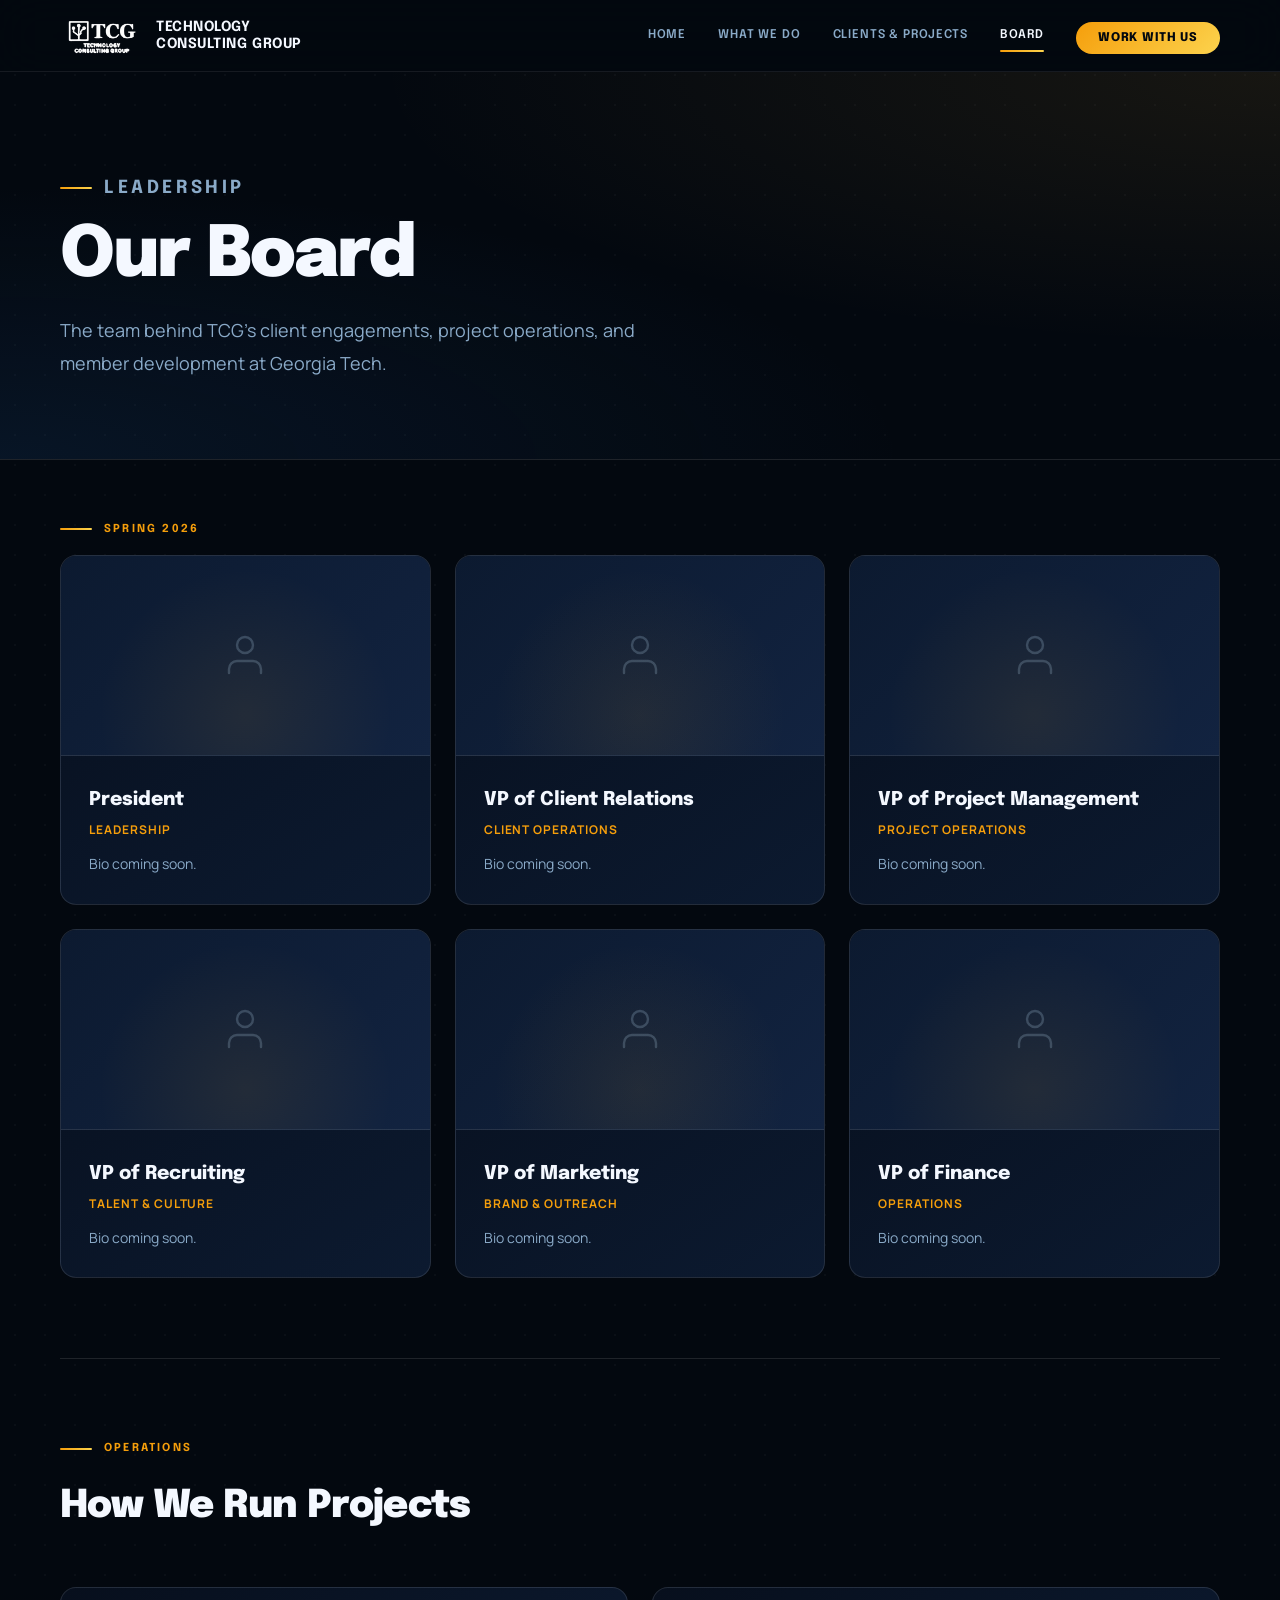
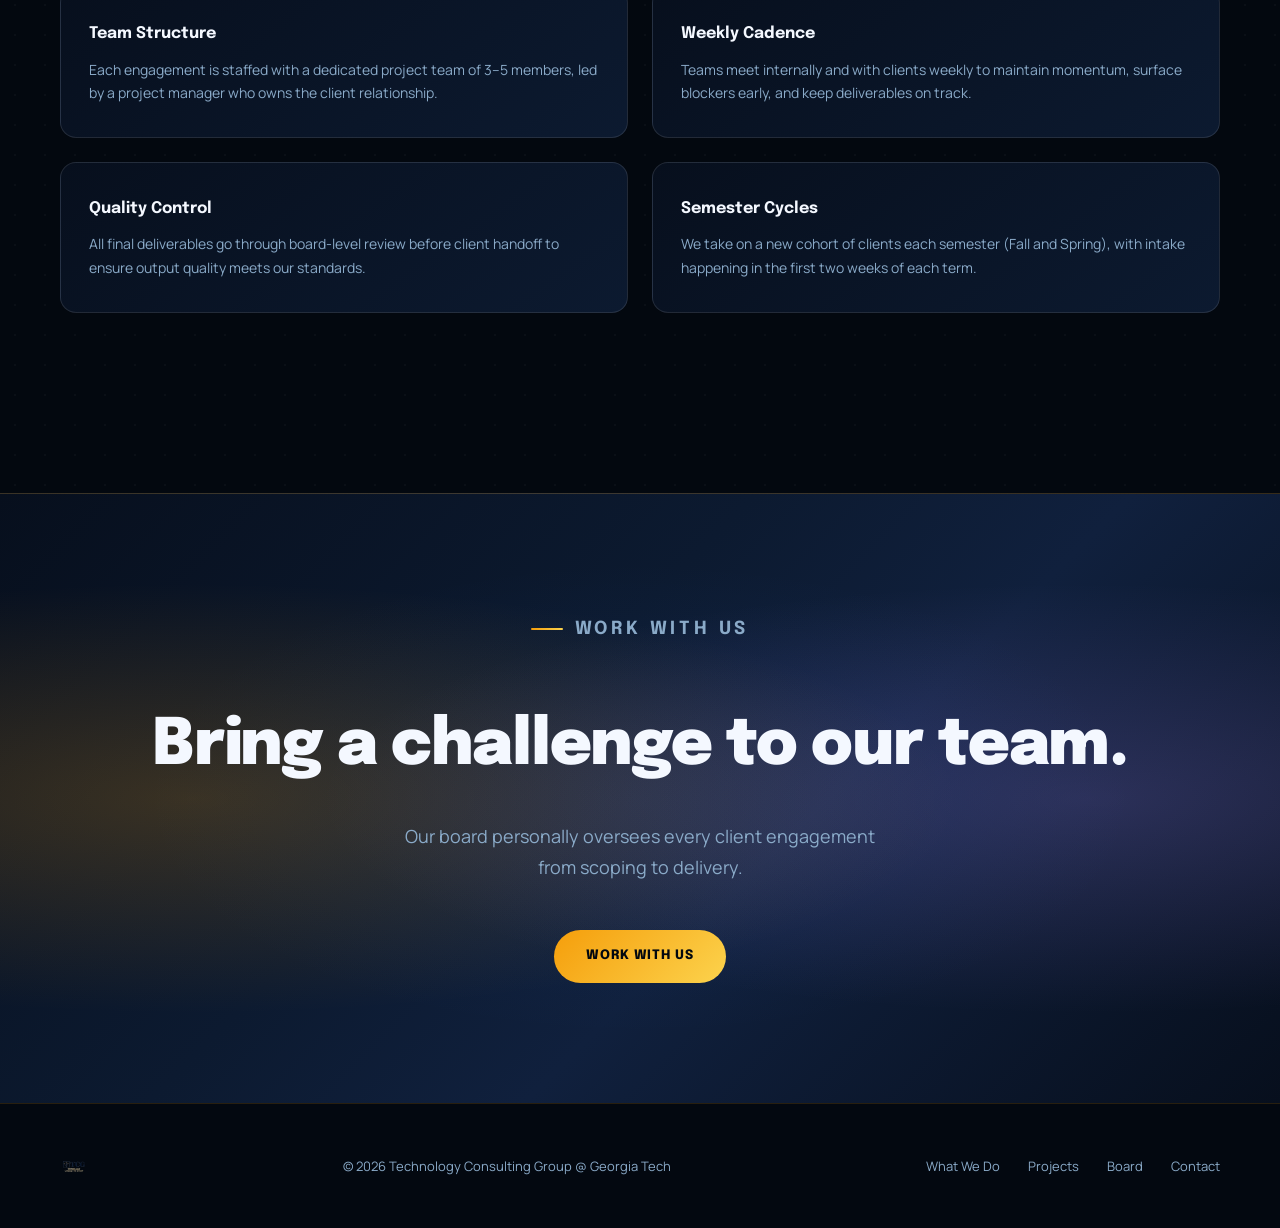
==== commit abde2a14: "update site" ====
--- a/board.html
+++ b/board.html
@@ -23,51 +23,51 @@
         <p class="section-label">Spring 2026</p>
         <div class="board-grid">
           <div class="board-card fade-up">
-            <div class="board-card-img">👤</div>
+            <div class="board-card-img"><svg width="48" height="48" viewBox="0 0 24 24" fill="none" stroke="currentColor" stroke-width="1.2" stroke-linecap="round" stroke-linejoin="round" style="opacity:0.3;color:var(--muted)"><path d="M20 21v-2a4 4 0 0 0-4-4H8a4 4 0 0 0-4 4v2"/><circle cx="12" cy="7" r="4"/></svg></div>
             <div class="board-card-body">
               <div class="board-name">President</div>
               <div class="board-role">Leadership</div>
-              <p class="board-bio">Add name, major, year, and a short bio here.</p>
+              <p class="board-bio">Bio coming soon.</p>
             </div>
           </div>
           <div class="board-card fade-up">
-            <div class="board-card-img">👤</div>
+            <div class="board-card-img"><svg width="48" height="48" viewBox="0 0 24 24" fill="none" stroke="currentColor" stroke-width="1.2" stroke-linecap="round" stroke-linejoin="round" style="opacity:0.3;color:var(--muted)"><path d="M20 21v-2a4 4 0 0 0-4-4H8a4 4 0 0 0-4 4v2"/><circle cx="12" cy="7" r="4"/></svg></div>
             <div class="board-card-body">
               <div class="board-name">VP of Client Relations</div>
               <div class="board-role">Client Operations</div>
-              <p class="board-bio">Add name, major, year, and a short bio here.</p>
+              <p class="board-bio">Bio coming soon.</p>
             </div>
           </div>
           <div class="board-card fade-up">
-            <div class="board-card-img">👤</div>
+            <div class="board-card-img"><svg width="48" height="48" viewBox="0 0 24 24" fill="none" stroke="currentColor" stroke-width="1.2" stroke-linecap="round" stroke-linejoin="round" style="opacity:0.3;color:var(--muted)"><path d="M20 21v-2a4 4 0 0 0-4-4H8a4 4 0 0 0-4 4v2"/><circle cx="12" cy="7" r="4"/></svg></div>
             <div class="board-card-body">
               <div class="board-name">VP of Project Management</div>
               <div class="board-role">Project Operations</div>
-              <p class="board-bio">Add name, major, year, and a short bio here.</p>
+              <p class="board-bio">Bio coming soon.</p>
             </div>
           </div>
           <div class="board-card fade-up">
-            <div class="board-card-img">👤</div>
+            <div class="board-card-img"><svg width="48" height="48" viewBox="0 0 24 24" fill="none" stroke="currentColor" stroke-width="1.2" stroke-linecap="round" stroke-linejoin="round" style="opacity:0.3;color:var(--muted)"><path d="M20 21v-2a4 4 0 0 0-4-4H8a4 4 0 0 0-4 4v2"/><circle cx="12" cy="7" r="4"/></svg></div>
             <div class="board-card-body">
               <div class="board-name">VP of Recruiting</div>
               <div class="board-role">Talent &amp; Culture</div>
-              <p class="board-bio">Add name, major, year, and a short bio here.</p>
+              <p class="board-bio">Bio coming soon.</p>
             </div>
           </div>
           <div class="board-card fade-up">
-            <div class="board-card-img">👤</div>
+            <div class="board-card-img"><svg width="48" height="48" viewBox="0 0 24 24" fill="none" stroke="currentColor" stroke-width="1.2" stroke-linecap="round" stroke-linejoin="round" style="opacity:0.3;color:var(--muted)"><path d="M20 21v-2a4 4 0 0 0-4-4H8a4 4 0 0 0-4 4v2"/><circle cx="12" cy="7" r="4"/></svg></div>
             <div class="board-card-body">
               <div class="board-name">VP of Marketing</div>
               <div class="board-role">Brand &amp; Outreach</div>
-              <p class="board-bio">Add name, major, year, and a short bio here.</p>
+              <p class="board-bio">Bio coming soon.</p>
             </div>
           </div>
           <div class="board-card fade-up">
-            <div class="board-card-img">👤</div>
+            <div class="board-card-img"><svg width="48" height="48" viewBox="0 0 24 24" fill="none" stroke="currentColor" stroke-width="1.2" stroke-linecap="round" stroke-linejoin="round" style="opacity:0.3;color:var(--muted)"><path d="M20 21v-2a4 4 0 0 0-4-4H8a4 4 0 0 0-4 4v2"/><circle cx="12" cy="7" r="4"/></svg></div>
             <div class="board-card-body">
               <div class="board-name">VP of Finance</div>
               <div class="board-role">Operations</div>
-              <p class="board-bio">Add name, major, year, and a short bio here.</p>
+              <p class="board-bio">Bio coming soon.</p>
             </div>
           </div>
         </div>
@@ -104,7 +104,7 @@
         <h2>Bring a challenge to our team.</h2>
         <p>Our board personally oversees every client engagement from scoping to delivery.</p>
         <div class="cta-actions">
-          <a href="contact.html" class="btn btn-primary">Interested in TCG Consulting Services</a>
+          <a href="contact.html" class="btn btn-primary">Work With Us</a>
         </div>
       </div>
     </section>
--- a/css/styles.css
+++ b/css/styles.css
@@ -6,19 +6,22 @@
 @import url('https://fonts.googleapis.com/css2?family=Epilogue:wght@400;600;700;800;900&family=Manrope:wght@400;500;600&display=swap');
 
 :root {
-  --bg:          #091524;
-  --surface:     #0F2035;
-  --surface-2:   #163050;
-  --surface-3:   #1C3A5E;
-  --border:      rgba(255,255,255,0.08);
-  --border-gold: rgba(200,146,42,0.4);
-  --gold:        #C8922A;
-  --gold-light:  #E0A840;
-  --gold-dim:    rgba(200,146,42,0.12);
-  --white:       #F0F4FA;
-  --muted:       #7A8FA8;
-  --text:        #D6E2F0;
-  --accent-blue: #1E5FA8;
+  --bg:             #03080F;
+  --surface:        #070F1D;
+  --surface-2:      #0C1A30;
+  --surface-3:      #122340;
+  --border:         rgba(255,255,255,0.11);
+  --border-gold:    rgba(245,158,11,0.55);
+  --gold:           #F59E0B;
+  --gold-light:     #FCD34D;
+  --gold-dim:       rgba(245,158,11,0.09);
+  --violet:         #A78BFA;
+  --violet-dim:     rgba(167,139,250,0.09);
+  --border-violet:  rgba(167,139,250,0.4);
+  --white:          #F4F8FF;
+  --muted:          #8AAAC8;
+  --text:           #D8ECFA;
+  --accent-blue:    #3B82F6;
   --font-display: 'Epilogue', sans-serif;
   --font-body:    'Manrope', sans-serif;
   --nav-h: 72px;
@@ -29,7 +32,16 @@
 
 *, *::before, *::after { box-sizing: border-box; margin: 0; padding: 0; }
 html { scroll-behavior: smooth; }
-body { background: var(--bg); color: var(--text); font-family: var(--font-body); font-size: 16px; line-height: 1.7; -webkit-font-smoothing: antialiased; }
+body {
+  background-color: var(--bg);
+  background-image: radial-gradient(rgba(255,255,255,0.028) 1px, transparent 1px);
+  background-size: 30px 30px;
+  color: var(--text);
+  font-family: var(--font-body);
+  font-size: 16px;
+  line-height: 1.7;
+  -webkit-font-smoothing: antialiased;
+}
 img { display: block; max-width: 100%; }
 a { color: inherit; text-decoration: none; }
 button { cursor: pointer; font-family: var(--font-body); }
@@ -40,10 +52,10 @@
 .tag { display: inline-block; font-size: 11px; font-weight: 700; letter-spacing: 0.1em; text-transform: uppercase; padding: 5px 12px; border: 1px solid var(--border-gold); color: var(--gold); border-radius: 20px; background: var(--gold-dim); }
 
 .btn { display: inline-flex; align-items: center; gap: 8px; font-family: var(--font-display); font-weight: 700; font-size: 13px; letter-spacing: 0.07em; text-transform: uppercase; padding: 15px 32px; border-radius: 40px; transition: var(--transition); cursor: pointer; border: none; }
-.btn-primary { background: linear-gradient(135deg, var(--gold), var(--gold-light)); color: #091524; }
-.btn-primary:hover { transform: translateY(-2px); box-shadow: 0 8px 24px rgba(200,146,42,0.35); }
-.btn-outline { background: transparent; color: var(--text); border: 1px solid rgba(255,255,255,0.2); }
-.btn-outline:hover { border-color: var(--gold); color: var(--gold); background: var(--gold-dim); }
+.btn-primary { background: linear-gradient(135deg, var(--gold) 0%, var(--gold-light) 100%); color: #03080F; font-weight: 800; }
+.btn-primary:hover { transform: translateY(-3px); box-shadow: 0 10px 40px rgba(245,158,11,0.55), 0 0 0 1px rgba(245,158,11,0.3); }
+.btn-outline { background: transparent; color: var(--text); border: 1px solid rgba(255,255,255,0.18); }
+.btn-outline:hover { border-color: var(--gold); color: var(--gold); background: var(--gold-dim); box-shadow: 0 0 24px rgba(245,158,11,0.12); }
 
 .section-label { font-family: var(--font-display); font-size: 11px; font-weight: 700; letter-spacing: 0.2em; text-transform: uppercase; color: var(--gold); margin-bottom: 16px; display: flex; align-items: center; gap: 12px; }
 .section-label::before { content: ''; display: block; width: 32px; height: 2px; background: linear-gradient(90deg, var(--gold), var(--gold-light)); border-radius: 2px; }
@@ -71,7 +83,7 @@
 .section-divider-thick::after { background: linear-gradient(270deg, transparent, var(--border-gold)); }
 
 /* ── NAV ─────────────────────────────────────────────────── */
-#navbar { position: fixed; top: 0; left: 0; right: 0; z-index: 100; height: var(--nav-h); display: flex; align-items: center; background: rgba(9,21,36,0.92); backdrop-filter: blur(20px); -webkit-backdrop-filter: blur(20px); border-bottom: 1px solid var(--border); }
+#navbar { position: fixed; top: 0; left: 0; right: 0; z-index: 100; height: var(--nav-h); display: flex; align-items: center; background: rgba(3,8,15,0.88); backdrop-filter: blur(24px); -webkit-backdrop-filter: blur(24px); border-bottom: 1px solid rgba(255,255,255,0.08); }
 #navbar .container { display: flex; align-items: center; justify-content: space-between; width: 100%; }
 .nav-logo { display: flex; align-items: center; gap: 12px; }
 .nav-logo-text { font-family: var(--font-display); font-weight: 700; font-size: 13px; letter-spacing: 0.05em; text-transform: uppercase; color: var(--white); line-height: 1.25; }
@@ -80,13 +92,13 @@
 .nav-links a::after { content: ''; display: block; height: 2px; background: linear-gradient(90deg, var(--gold), var(--gold-light)); border-radius: 2px; transform: scaleX(0); transform-origin: left; transition: transform 0.25s ease; margin-top: 3px; }
 .nav-links a:hover, .nav-links a.active { color: var(--white); }
 .nav-links a:hover::after, .nav-links a.active::after { transform: scaleX(1); }
-.nav-cta { background: linear-gradient(135deg, var(--gold), var(--gold-light)) !important; color: #091524 !important; padding: 10px 22px; border-radius: 40px; font-weight: 700 !important; font-size: 12px !important; }
+.nav-cta { background: linear-gradient(135deg, var(--gold), var(--gold-light)) !important; color: #03080F !important; padding: 10px 22px; border-radius: 40px; font-weight: 800 !important; font-size: 12px !important; }
 .nav-cta::after { display: none !important; }
-.nav-cta:hover { box-shadow: 0 4px 16px rgba(200,146,42,0.4) !important; transform: translateY(-1px); }
+.nav-cta:hover { box-shadow: 0 4px 24px rgba(245,158,11,0.55) !important; transform: translateY(-2px); }
 
 .hamburger { display: none; flex-direction: column; gap: 5px; background: none; border: none; padding: 4px; cursor: pointer; }
 .hamburger span { display: block; width: 24px; height: 2px; background: var(--white); transition: var(--transition); }
-.mobile-nav { display: none; position: fixed; top: var(--nav-h); left: 0; right: 0; background: rgba(9,21,36,0.98); backdrop-filter: blur(20px); border-bottom: 1px solid var(--border); z-index: 99; flex-direction: column; padding: 24px 40px; }
+.mobile-nav { display: none; position: fixed; top: var(--nav-h); left: 0; right: 0; background: rgba(3,8,15,0.98); backdrop-filter: blur(24px); border-bottom: 1px solid rgba(245,158,11,0.15); z-index: 99; flex-direction: column; padding: 24px 40px; }
 .mobile-nav.open { display: flex; }
 .mobile-nav a { font-family: var(--font-display); font-size: 15px; font-weight: 600; letter-spacing: 0.06em; text-transform: uppercase; color: var(--muted); padding: 16px 0; border-bottom: 1px solid var(--border); transition: color var(--transition); }
 .mobile-nav a:hover { color: var(--white); }
@@ -96,22 +108,22 @@
 
 /* ── HERO ────────────────────────────────────────────────── */
 #hero {
-  min-height: 95vh;
+  min-height: 100vh;
   display: flex;
   align-items: center;
   position: relative;
   overflow: hidden;
-  padding: 100px 0 80px;
-}
+  padding: 140px 0 120px;
+  isolation: isolate;
+}
+#hero .container { max-width: 1440px; padding: 0 60px; }
 #hero::before {
   content: '';
   position: absolute;
   inset: 0;
-  background:
-    radial-gradient(ellipse at 80% 20%, rgba(200,146,42,0.12) 0%, transparent 50%),
-    radial-gradient(ellipse at 10% 80%, rgba(30,95,168,0.15) 0%, transparent 50%),
-    radial-gradient(ellipse at 50% 50%, rgba(15,32,53,0.6) 0%, transparent 80%);
-  pointer-events: none;
+  background: radial-gradient(ellipse at 50% 50%, rgba(3,8,15,0.55) 0%, rgba(3,8,15,0.92) 100%);
+  pointer-events: none;
+  z-index: 1;
 }
 #hero::after {
   content: '';
@@ -119,33 +131,37 @@
   top: 0; right: 0;
   width: 55%;
   height: 100%;
-  background: linear-gradient(135deg, rgba(200,146,42,0.04) 0%, rgba(30,95,168,0.08) 100%);
+  background: linear-gradient(135deg, rgba(245,158,11,0.04) 0%, rgba(167,139,250,0.07) 100%);
   clip-path: polygon(10% 0%, 100% 0%, 100% 100%, 0% 100%);
   pointer-events: none;
-  border-left: 1px solid rgba(200,146,42,0.1);
-}
-
-.hero-grid { display: grid; grid-template-columns: 1.1fr 0.9fr; gap: 60px; align-items: center; position: relative; z-index: 1; }
-.hero-eyebrow { font-family: var(--font-display); font-size: 11px; font-weight: 700; letter-spacing: 0.22em; text-transform: uppercase; color: var(--gold); margin-bottom: 24px; display: flex; align-items: center; gap: 12px; }
+  border-left: 1px solid rgba(245,158,11,0.15);
+  z-index: 1;
+}
+
+.hero-grid { display: flex; flex-direction: column; align-items: center; text-align: center; gap: 56px; position: relative; z-index: 2; width: 100%; }
+.hero-eyebrow { font-family: var(--font-display); font-size: 11px; font-weight: 700; letter-spacing: 0.22em; text-transform: uppercase; color: var(--gold); margin-bottom: 24px; display: flex; align-items: center; justify-content: center; gap: 12px; }
 .hero-eyebrow::before { content: ''; width: 32px; height: 2px; background: linear-gradient(90deg, var(--gold), var(--gold-light)); border-radius: 2px; }
-.hero-headline { font-family: var(--font-display); font-size: clamp(48px, 6vw, 80px); font-weight: 900; line-height: 1.0; letter-spacing: -0.03em; color: var(--white); margin-bottom: 28px; }
-.hero-headline em { font-style: normal; background: linear-gradient(90deg, var(--gold), var(--gold-light), var(--gold)); background-size: 200% auto; -webkit-background-clip: text; -webkit-text-fill-color: transparent; background-clip: text; animation: shimmer 3s linear infinite; }
-.hero-sub { font-size: 18px; color: var(--muted); line-height: 1.8; max-width: 520px; margin-bottom: 44px; }
-.hero-ctas { display: flex; gap: 16px; flex-wrap: wrap; }
-
-.hero-right { display: flex; flex-direction: column; gap: 16px; }
-.hero-stat-card { background: linear-gradient(135deg, var(--surface) 0%, var(--surface-2) 100%); border: 1px solid var(--border); border-radius: 12px; padding: 28px 28px; transition: border-color var(--transition), transform var(--transition); position: relative; overflow: hidden; }
-.hero-stat-card::before { content: ''; position: absolute; top: 0; left: 0; right: 0; height: 2px; background: linear-gradient(90deg, var(--gold), transparent); }
-.hero-stat-card:hover { border-color: var(--border-gold); transform: translateX(6px); }
-.hero-stat-card .stat-num { font-family: var(--font-display); font-size: 40px; font-weight: 900; color: var(--gold); line-height: 1; margin-bottom: 8px; }
+.hero-headline { font-family: var(--font-display); font-size: clamp(56px, 8.5vw, 112px); font-weight: 900; line-height: 0.95; letter-spacing: -0.04em; color: var(--white); margin-bottom: 28px; }
+.hero-headline em { font-style: normal; background: linear-gradient(90deg, var(--gold), var(--gold-light), var(--violet), var(--gold-light), var(--gold)); background-size: 300% auto; -webkit-background-clip: text; -webkit-text-fill-color: transparent; background-clip: text; animation: shimmer 4s linear infinite; }
+.hero-sub { font-size: 19px; color: var(--muted); line-height: 1.8; max-width: 680px; margin: 0 auto 44px; }
+.hero-ctas { display: flex; gap: 16px; flex-wrap: wrap; justify-content: center; }
+
+.hero-right { display: flex; flex-direction: row; gap: 20px; width: 100%; justify-content: center; flex-wrap: wrap; }
+.hero-stat-card { flex: 1; min-width: 200px; max-width: 320px; background: rgba(12,26,48,0.7); backdrop-filter: blur(16px); -webkit-backdrop-filter: blur(16px); border: 1px solid rgba(255,255,255,0.1); border-radius: 16px; padding: 28px 28px; transition: border-color var(--transition), box-shadow var(--transition); position: relative; overflow: hidden; animation: card-float 6s ease-in-out infinite; text-align: left; }
+.hero-stat-card:nth-child(2) { animation-delay: -2s; }
+.hero-stat-card:nth-child(3) { animation-delay: -4s; border: 1px solid rgba(167,139,250,0.2); }
+.hero-stat-card::before { content: ''; position: absolute; top: 0; left: 0; right: 0; height: 2px; background: linear-gradient(90deg, var(--gold), var(--gold-light), transparent); }
+.hero-stat-card:nth-child(3)::before { background: linear-gradient(90deg, var(--violet), transparent); }
+.hero-stat-card:hover { border-color: rgba(245,158,11,0.6); box-shadow: 0 0 0 1px rgba(245,158,11,0.2), 0 20px 50px rgba(245,158,11,0.12), 0 0 80px rgba(245,158,11,0.06); animation-play-state: paused; }
+.hero-stat-card .stat-num { font-family: var(--font-display); font-size: 42px; font-weight: 900; color: var(--gold); line-height: 1; margin-bottom: 8px; }
 .hero-stat-card .stat-label { font-size: 14px; color: var(--muted); line-height: 1.5; }
 
 /* ── IMPACT STRIP ────────────────────────────────────────── */
 #impact-strip {
-  padding: 64px 0;
-  background: linear-gradient(180deg, var(--surface) 0%, var(--bg) 100%);
-  border-top: 1px solid var(--border);
-  border-bottom: 1px solid var(--border);
+  padding: 72px 0;
+  background: linear-gradient(180deg, rgba(7,15,29,0.95) 0%, var(--bg) 100%);
+  border-top: 1px solid rgba(245,158,11,0.2);
+  border-bottom: 1px solid rgba(167,139,250,0.15);
   position: relative;
   overflow: hidden;
 }
@@ -153,15 +169,19 @@
   content: '';
   position: absolute;
   inset: 0;
-  background: radial-gradient(ellipse at 50% 0%, rgba(200,146,42,0.06) 0%, transparent 60%);
+  background:
+    radial-gradient(ellipse at 25% 50%, rgba(245,158,11,0.07) 0%, transparent 55%),
+    radial-gradient(ellipse at 75% 50%, rgba(167,139,250,0.07) 0%, transparent 55%);
   pointer-events: none;
 }
 .impact-grid { display: grid; grid-template-columns: repeat(4, 1fr); position: relative; z-index: 1; }
-.impact-item { padding: 0 36px; border-right: 1px solid var(--border); }
+.impact-item { padding: 0 36px; border-right: 1px solid var(--border); transition: transform var(--transition); }
 .impact-item:first-child { padding-left: 0; }
 .impact-item:last-child { border-right: none; }
-.impact-icon-wrap { width: 48px; height: 48px; border-radius: 12px; background: var(--gold-dim); border: 1px solid var(--border-gold); display: flex; align-items: center; justify-content: center; font-size: 22px; margin-bottom: 16px; }
-.impact-item h4 { font-family: var(--font-display); font-size: 15px; font-weight: 700; color: var(--white); margin-bottom: 8px; }
+.impact-item:hover { transform: translateY(-4px); }
+.impact-icon-wrap { width: 52px; height: 52px; border-radius: 14px; background: var(--gold-dim); border: 1px solid var(--border-gold); display: flex; align-items: center; justify-content: center; font-size: 24px; margin-bottom: 18px; box-shadow: 0 0 20px rgba(245,158,11,0.15); color: var(--gold); }
+.impact-item:nth-child(even) .impact-icon-wrap { background: var(--violet-dim); border-color: var(--border-violet); box-shadow: 0 0 20px rgba(167,139,250,0.15); color: var(--violet); }
+.impact-item h4 { font-family: var(--font-display); font-size: 15px; font-weight: 700; color: var(--white); margin-bottom: 10px; }
 .impact-item p { font-size: 13px; color: var(--muted); line-height: 1.6; }
 
 /* ── CLIENT SCROLLER ─────────────────────────────────────── */
@@ -189,20 +209,22 @@
 .project-card {
   flex: 0 0 380px;
   scroll-snap-align: start;
-  background: linear-gradient(145deg, var(--surface-2) 0%, var(--surface-3) 100%);
-  border: 1px solid var(--border);
-  border-radius: 16px;
+  background: rgba(12,26,48,0.75);
+  backdrop-filter: blur(12px);
+  -webkit-backdrop-filter: blur(12px);
+  border: 1px solid rgba(255,255,255,0.1);
+  border-radius: 20px;
   padding: 40px 36px;
   transition: border-color var(--transition), transform var(--transition), box-shadow var(--transition);
   position: relative;
   overflow: hidden;
 }
-.project-card::before { content: ''; position: absolute; top: 0; left: 0; right: 0; height: 3px; background: linear-gradient(90deg, var(--gold), var(--gold-light), transparent); opacity: 0; transition: opacity var(--transition); }
-.project-card::after { content: ''; position: absolute; bottom: 0; right: 0; width: 120px; height: 120px; background: radial-gradient(circle, rgba(200,146,42,0.06) 0%, transparent 70%); pointer-events: none; }
-.project-card:hover { border-color: var(--border-gold); transform: translateY(-6px); box-shadow: 0 20px 48px rgba(0,0,0,0.3); }
+.project-card::before { content: ''; position: absolute; top: 0; left: 0; right: 0; height: 3px; background: linear-gradient(90deg, var(--gold), var(--gold-light), var(--violet), transparent); opacity: 0; transition: opacity var(--transition); }
+.project-card::after { content: ''; position: absolute; bottom: -30px; right: -30px; width: 160px; height: 160px; background: radial-gradient(circle, rgba(245,158,11,0.08) 0%, transparent 70%); pointer-events: none; }
+.project-card:hover { border-color: rgba(245,158,11,0.5); transform: translateY(-8px); box-shadow: 0 0 0 1px rgba(245,158,11,0.2), 0 24px 60px rgba(0,0,0,0.5), 0 0 80px rgba(245,158,11,0.08); }
 .project-card:hover::before { opacity: 1; }
 
-.card-number { font-family: var(--font-display); font-size: 48px; font-weight: 900; color: rgba(200,146,42,0.12); line-height: 1; margin-bottom: 12px; }
+.card-number { font-family: var(--font-display); font-size: 48px; font-weight: 900; color: rgba(245,158,11,0.15); line-height: 1; margin-bottom: 12px; }
 .card-client { font-family: var(--font-display); font-size: 24px; font-weight: 800; color: var(--white); margin-bottom: 10px; }
 .card-desc { font-size: 14px; color: var(--muted); margin-bottom: 24px; line-height: 1.7; }
 .card-tags { display: flex; flex-wrap: wrap; gap: 8px; margin-bottom: 32px; }
@@ -232,16 +254,18 @@
 .outcomes-header h2 { font-family: var(--font-display); font-size: clamp(32px, 4vw, 48px); font-weight: 900; color: var(--white); letter-spacing: -0.02em; }
 .outcomes-grid { display: grid; grid-template-columns: repeat(3, 1fr); gap: 24px; }
 .outcome-block {
-  background: linear-gradient(145deg, var(--surface-2) 0%, var(--surface-3) 100%);
-  border: 1px solid var(--border);
-  border-radius: 16px;
+  background: rgba(12,26,48,0.7);
+  backdrop-filter: blur(12px);
+  -webkit-backdrop-filter: blur(12px);
+  border: 1px solid rgba(255,255,255,0.1);
+  border-radius: 20px;
   padding: 40px 36px;
-  transition: border-color var(--transition), transform var(--transition);
-  position: relative;
-  overflow: hidden;
-}
-.outcome-block::after { content: ''; position: absolute; bottom: -20px; right: -20px; width: 100px; height: 100px; border-radius: 50%; background: var(--gold-dim); pointer-events: none; }
-.outcome-block:hover { border-color: var(--border-gold); transform: translateY(-4px); }
+  transition: border-color var(--transition), transform var(--transition), box-shadow var(--transition);
+  position: relative;
+  overflow: hidden;
+}
+.outcome-block::after { content: ''; position: absolute; bottom: -30px; right: -30px; width: 140px; height: 140px; border-radius: 50%; background: radial-gradient(circle, rgba(245,158,11,0.1) 0%, transparent 70%); pointer-events: none; }
+.outcome-block:hover { border-color: rgba(245,158,11,0.45); transform: translateY(-6px); box-shadow: 0 0 0 1px rgba(245,158,11,0.15), 0 20px 48px rgba(0,0,0,0.4); }
 .outcome-client { font-family: var(--font-display); font-size: 20px; font-weight: 800; color: var(--gold); margin-bottom: 20px; padding-bottom: 16px; border-bottom: 1px solid var(--border-gold); }
 .outcome-details { list-style: none; display: flex; flex-direction: column; gap: 10px; }
 .outcome-details li { font-size: 14px; color: var(--text); padding-left: 20px; position: relative; line-height: 1.6; }
@@ -257,7 +281,9 @@
   content: '';
   position: absolute;
   inset: 0;
-  background: radial-gradient(ellipse at 50% 50%, rgba(30,95,168,0.08) 0%, transparent 70%);
+  background:
+    radial-gradient(ellipse at 20% 50%, rgba(167,139,250,0.1) 0%, transparent 50%),
+    radial-gradient(ellipse at 80% 50%, rgba(245,158,11,0.08) 0%, transparent 50%);
   pointer-events: none;
 }
 .how-header { text-align: center; margin-bottom: 72px; }
@@ -266,23 +292,27 @@
 .steps-grid { display: grid; grid-template-columns: repeat(4, 1fr); gap: 32px; position: relative; z-index: 1; }
 .steps-connector { position: absolute; top: 44px; left: 10%; right: 10%; height: 1px; background: linear-gradient(90deg, var(--gold), rgba(200,146,42,0.2), var(--gold)); }
 .step {
-  background: linear-gradient(145deg, var(--surface) 0%, var(--surface-2) 100%);
-  border: 1px solid var(--border);
-  border-radius: 16px;
+  background: rgba(12,26,48,0.7);
+  backdrop-filter: blur(12px);
+  -webkit-backdrop-filter: blur(12px);
+  border: 1px solid rgba(255,255,255,0.1);
+  border-radius: 20px;
   padding: 36px 28px 32px;
   position: relative;
-  transition: border-color var(--transition), transform var(--transition);
-}
-.step:hover { border-color: var(--border-gold); transform: translateY(-4px); }
-.step-num { width: 52px; height: 52px; border-radius: 50%; background: linear-gradient(135deg, var(--gold), var(--gold-light)); display: flex; align-items: center; justify-content: center; font-family: var(--font-display); font-weight: 900; font-size: 16px; color: #091524; margin-bottom: 24px; box-shadow: 0 4px 16px rgba(200,146,42,0.3); }
+  transition: border-color var(--transition), transform var(--transition), box-shadow var(--transition);
+}
+.step:hover { border-color: rgba(245,158,11,0.45); transform: translateY(-6px); box-shadow: 0 0 0 1px rgba(245,158,11,0.15), 0 20px 48px rgba(0,0,0,0.35); }
+.step:nth-child(even):hover { border-color: rgba(167,139,250,0.45); box-shadow: 0 0 0 1px rgba(167,139,250,0.15), 0 20px 48px rgba(0,0,0,0.35); }
+.step-num { width: 52px; height: 52px; border-radius: 50%; background: linear-gradient(135deg, var(--gold), var(--gold-light)); display: flex; align-items: center; justify-content: center; font-family: var(--font-display); font-weight: 900; font-size: 16px; color: #03080F; margin-bottom: 24px; box-shadow: 0 4px 20px rgba(245,158,11,0.45); }
+.step:nth-child(even) .step-num { background: linear-gradient(135deg, var(--violet), #818CF8); box-shadow: 0 4px 20px rgba(167,139,250,0.45); }
 .step h4 { font-family: var(--font-display); font-weight: 700; font-size: 16px; color: var(--white); margin-bottom: 10px; }
 .step p { font-size: 14px; color: var(--muted); line-height: 1.65; }
 
 /* ── CTA BAND ────────────────────────────────────────────── */
 #cta-band {
   padding: 120px 0;
-  background: linear-gradient(135deg, var(--surface) 0%, var(--surface-3) 50%, var(--surface) 100%);
-  border-top: 1px solid var(--border);
+  background: linear-gradient(135deg, #070F1D 0%, #0C1A30 40%, #10203D 60%, #070F1D 100%);
+  border-top: 1px solid rgba(245,158,11,0.2);
   text-align: center;
   position: relative;
   overflow: hidden;
@@ -292,8 +322,9 @@
   position: absolute;
   inset: 0;
   background:
-    radial-gradient(ellipse at 20% 50%, rgba(200,146,42,0.1) 0%, transparent 50%),
-    radial-gradient(ellipse at 80% 50%, rgba(30,95,168,0.1) 0%, transparent 50%);
+    radial-gradient(ellipse at 15% 50%, rgba(245,158,11,0.2)  0%, transparent 50%),
+    radial-gradient(ellipse at 85% 50%, rgba(167,139,250,0.2) 0%, transparent 50%),
+    radial-gradient(ellipse at 50% 50%, rgba(59,130,246,0.08) 0%, transparent 55%);
   pointer-events: none;
 }
 #cta-band .container { position: relative; z-index: 1; }
@@ -302,7 +333,7 @@
 .cta-actions { display: flex; gap: 16px; justify-content: center; flex-wrap: wrap; }
 
 /* ── FOOTER ──────────────────────────────────────────────── */
-footer { padding: 48px 0; background: var(--surface); border-top: 1px solid var(--border); }
+footer { padding: 48px 0; background: #030810; border-top: 1px solid rgba(245,158,11,0.15); }
 .footer-inner { display: flex; align-items: center; justify-content: space-between; flex-wrap: wrap; gap: 24px; }
 .footer-copy { font-size: 13px; color: var(--muted); }
 .footer-links { display: flex; gap: 28px; list-style: none; }
@@ -351,7 +382,8 @@
 .pillars-grid { display: grid; grid-template-columns: repeat(2, 1fr); gap: 24px; }
 .pillar { background: linear-gradient(145deg, var(--surface) 0%, var(--surface-2) 100%); border: 1px solid var(--border); border-radius: 16px; padding: 44px 40px; transition: border-color var(--transition), transform var(--transition); }
 .pillar:hover { border-color: var(--border-gold); transform: translateY(-4px); }
-.pillar-icon { width: 56px; height: 56px; border-radius: 14px; background: var(--gold-dim); border: 1px solid var(--border-gold); display: flex; align-items: center; justify-content: center; font-size: 26px; margin-bottom: 20px; }
+.pillar-icon { width: 56px; height: 56px; border-radius: 14px; background: var(--gold-dim); border: 1px solid var(--border-gold); display: flex; align-items: center; justify-content: center; font-size: 26px; margin-bottom: 20px; color: var(--gold); }
+.pillar:nth-child(even) .pillar-icon { background: var(--violet-dim); border-color: var(--border-violet); color: var(--violet); }
 .pillar h3 { font-family: var(--font-display); font-size: 20px; font-weight: 800; color: var(--white); margin-bottom: 12px; }
 .pillar p { font-size: 15px; color: var(--muted); line-height: 1.75; }
 
@@ -448,6 +480,117 @@
 @keyframes scaleIn { from { opacity: 0; transform: scale(0.92); } to { opacity: 1; transform: scale(1); } }
 @keyframes shimmer { 0% { background-position: -200% center; } 100% { background-position: 200% center; } }
 
+@keyframes blob-drift-1 {
+  0%, 100% { transform: translate(0, 0) scale(1); }
+  33%       { transform: translate(50px, -40px) scale(1.1); }
+  66%       { transform: translate(-30px, 50px) scale(0.93); }
+}
+@keyframes blob-drift-2 {
+  0%, 100% { transform: translate(0, 0) scale(1) rotate(0deg); }
+  25%       { transform: translate(-60px, 40px) scale(1.12) rotate(12deg); }
+  75%       { transform: translate(40px, -50px) scale(0.9) rotate(-10deg); }
+}
+@keyframes blob-drift-3 {
+  0%, 100% { transform: translate(0, 0) scale(1); }
+  50%       { transform: translate(70px, 60px) scale(1.18); }
+}
+@keyframes card-float {
+  0%, 100% { transform: translateY(0px); }
+  50%       { transform: translateY(-10px); }
+}
+@keyframes ticker-scroll {
+  0%   { transform: translateX(0); }
+  100% { transform: translateX(-50%); }
+}
+
+/* ── HERO PHOTO STRIPS ───────────────────────────────────── */
+.hero-photo-strips {
+  position: absolute;
+  inset: 0;
+  z-index: 0;
+  display: flex;
+  flex-direction: column;
+  pointer-events: none;
+  overflow: hidden;
+  opacity: 0.4;
+}
+.photo-strip {
+  overflow: hidden;
+  line-height: 0;
+  flex: 1;
+  display: flex;
+  align-items: center;
+}
+.strip-inner {
+  display: flex;
+  gap: 10px;
+  width: max-content;
+  will-change: transform;
+  padding: 6px 0;
+}
+.strip-inner img {
+  height: calc(100vh / 3 - 20px);
+  min-height: 200px;
+  width: auto;
+  min-width: 280px;
+  object-fit: cover;
+  border-radius: 10px;
+  flex-shrink: 0;
+  display: block;
+}
+.strip-1 .strip-inner { animation: strip-left  42s linear infinite; }
+.strip-2 .strip-inner { animation: strip-right 55s linear infinite; }
+.strip-3 .strip-inner { animation: strip-left  34s linear infinite; }
+@keyframes strip-left  { from { transform: translateX(0);    } to { transform: translateX(-50%); } }
+@keyframes strip-right { from { transform: translateX(-50%); } to { transform: translateX(0);    } }
+
+/* ── HERO BOTTOM GLOW ────────────────────────────────────── */
+.hero-bottom-glow {
+  position: absolute;
+  bottom: 0;
+  left: 10%;
+  right: 10%;
+  height: 2px;
+  background: linear-gradient(90deg, transparent, rgba(245,158,11,0.7), rgba(167,139,250,0.7), transparent);
+  z-index: 1;
+  filter: blur(1px);
+  box-shadow: 0 0 30px 4px rgba(245,158,11,0.25), 0 0 60px 10px rgba(167,139,250,0.15);
+}
+
+/* ── CLIENT TICKER ───────────────────────────────────────── */
+#client-ticker {
+  overflow: hidden;
+  padding: 16px 0;
+  background: linear-gradient(90deg, rgba(7,15,29,0.9), rgba(12,26,48,0.9));
+  border-top: 1px solid rgba(245,158,11,0.18);
+  border-bottom: 1px solid rgba(167,139,250,0.15);
+}
+.ticker-track { display: flex; width: 100%; }
+.ticker-inner {
+  display: flex;
+  align-items: center;
+  gap: 0;
+  white-space: nowrap;
+  animation: ticker-scroll 28s linear infinite;
+  will-change: transform;
+}
+.ticker-item {
+  font-family: var(--font-display);
+  font-size: 12px;
+  font-weight: 700;
+  letter-spacing: 0.14em;
+  text-transform: uppercase;
+  color: var(--muted);
+  padding: 0 32px;
+  transition: color 0.2s;
+}
+.ticker-sep {
+  color: var(--gold);
+  font-size: 10px;
+  flex-shrink: 0;
+  opacity: 0.5;
+}
+
 .hero-left  { animation: slideInLeft  0.8s cubic-bezier(0.4,0,0.2,1) both; }
 .hero-right { animation: slideInRight 0.8s cubic-bezier(0.4,0,0.2,1) 0.2s both; }
 .hero-stat-card { animation: scaleIn 0.5s cubic-bezier(0.4,0,0.2,1) both; }
